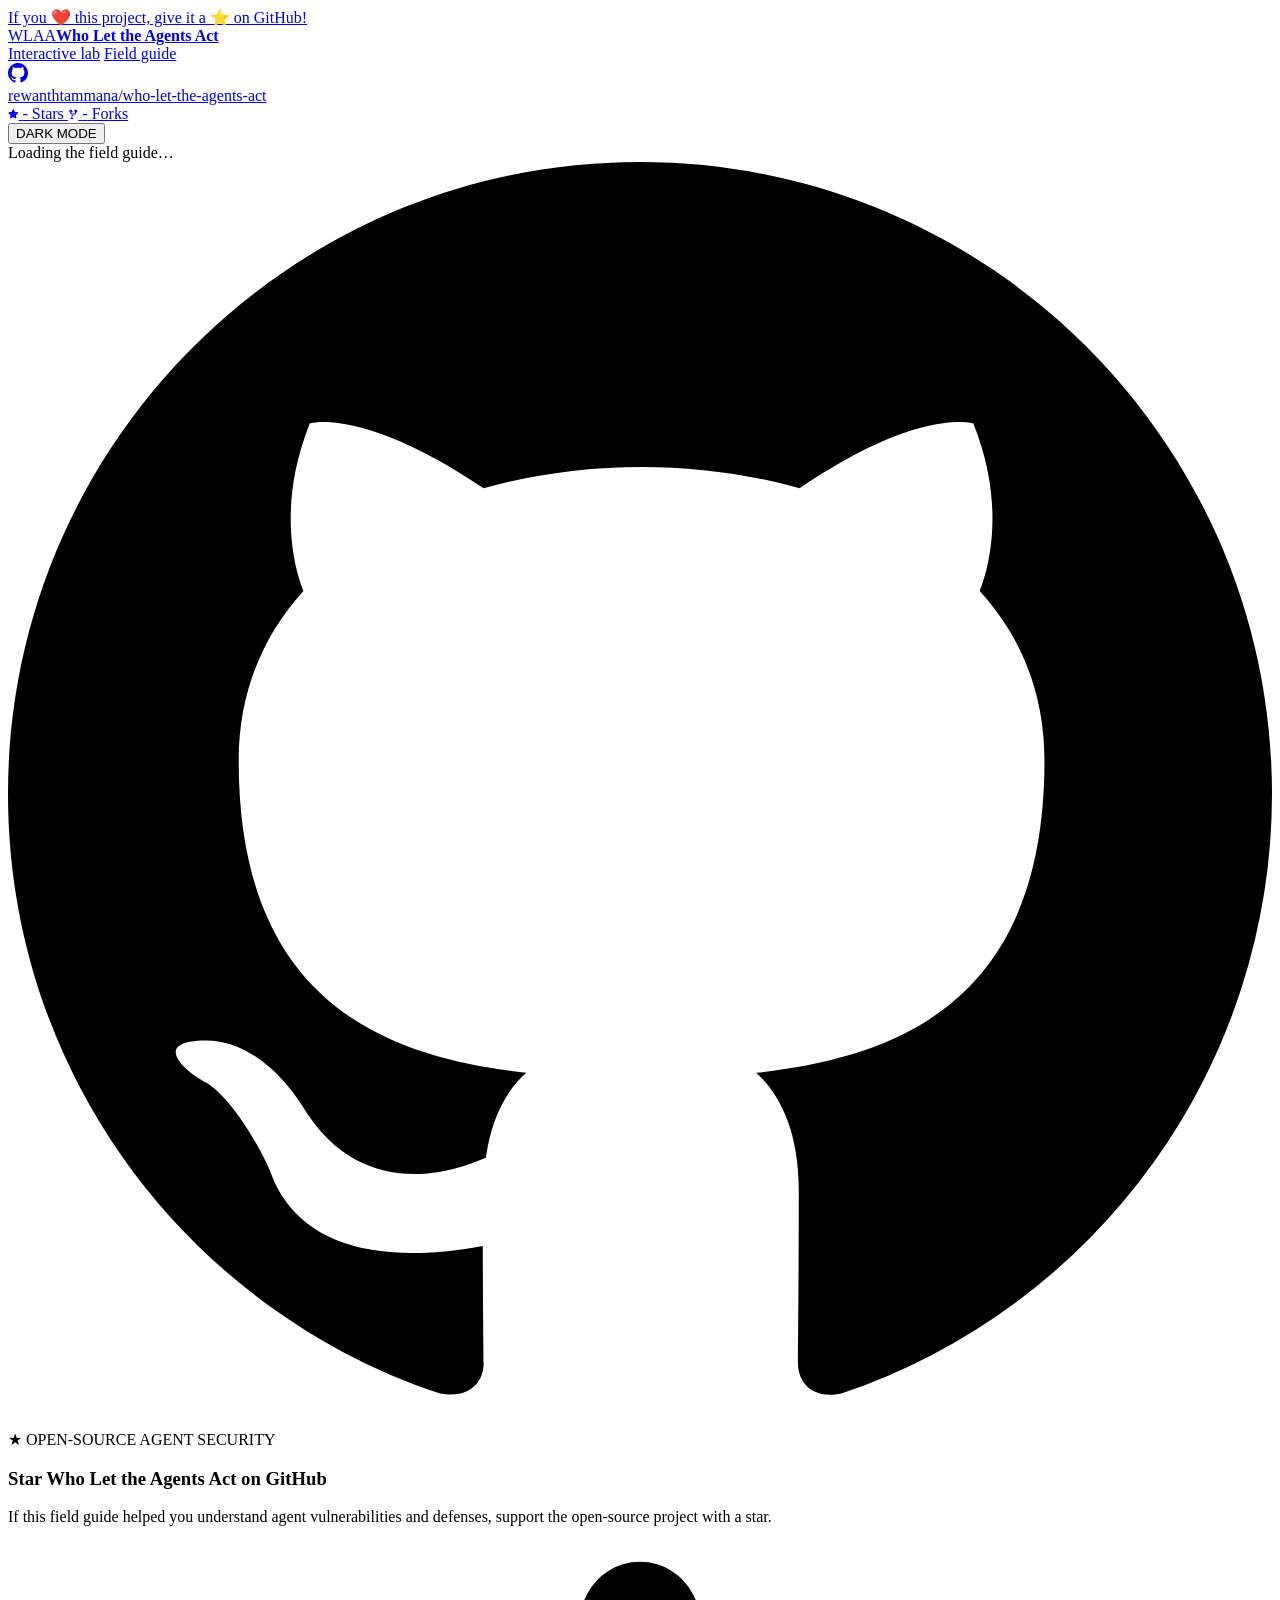
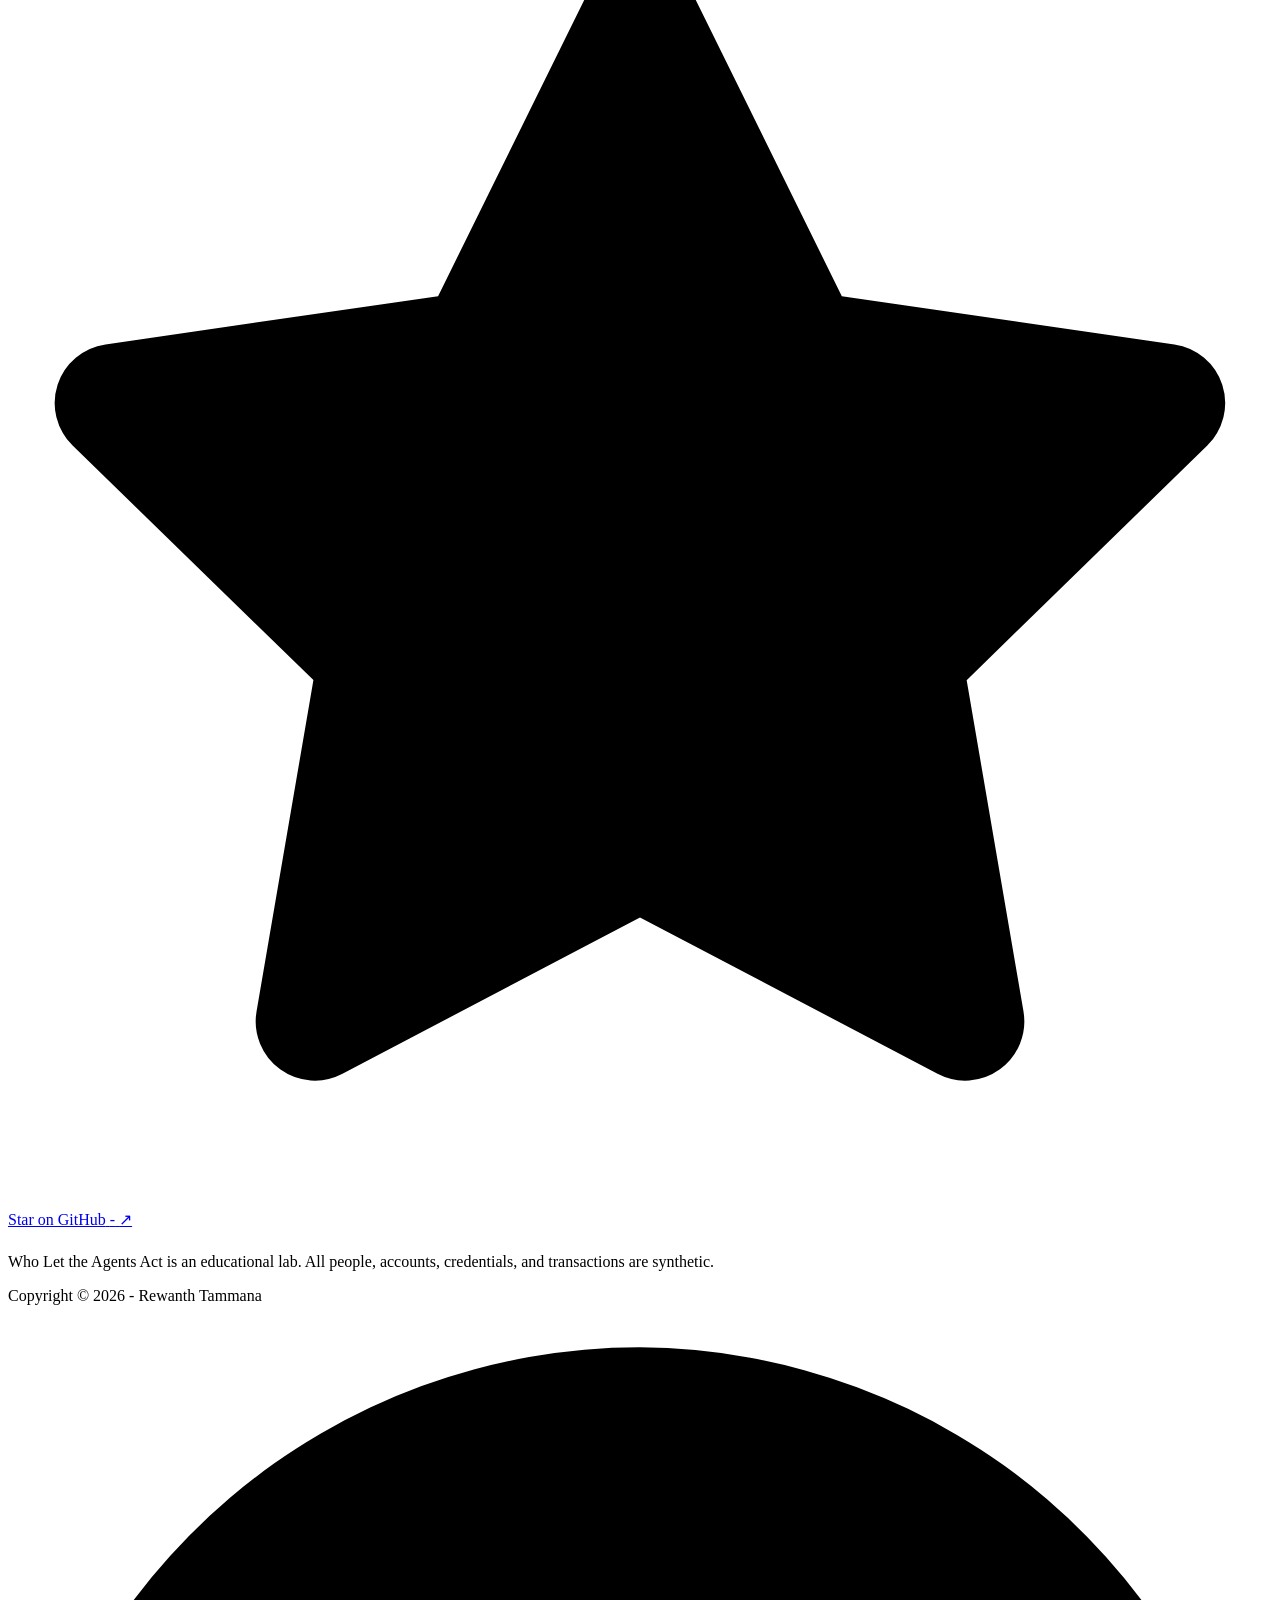
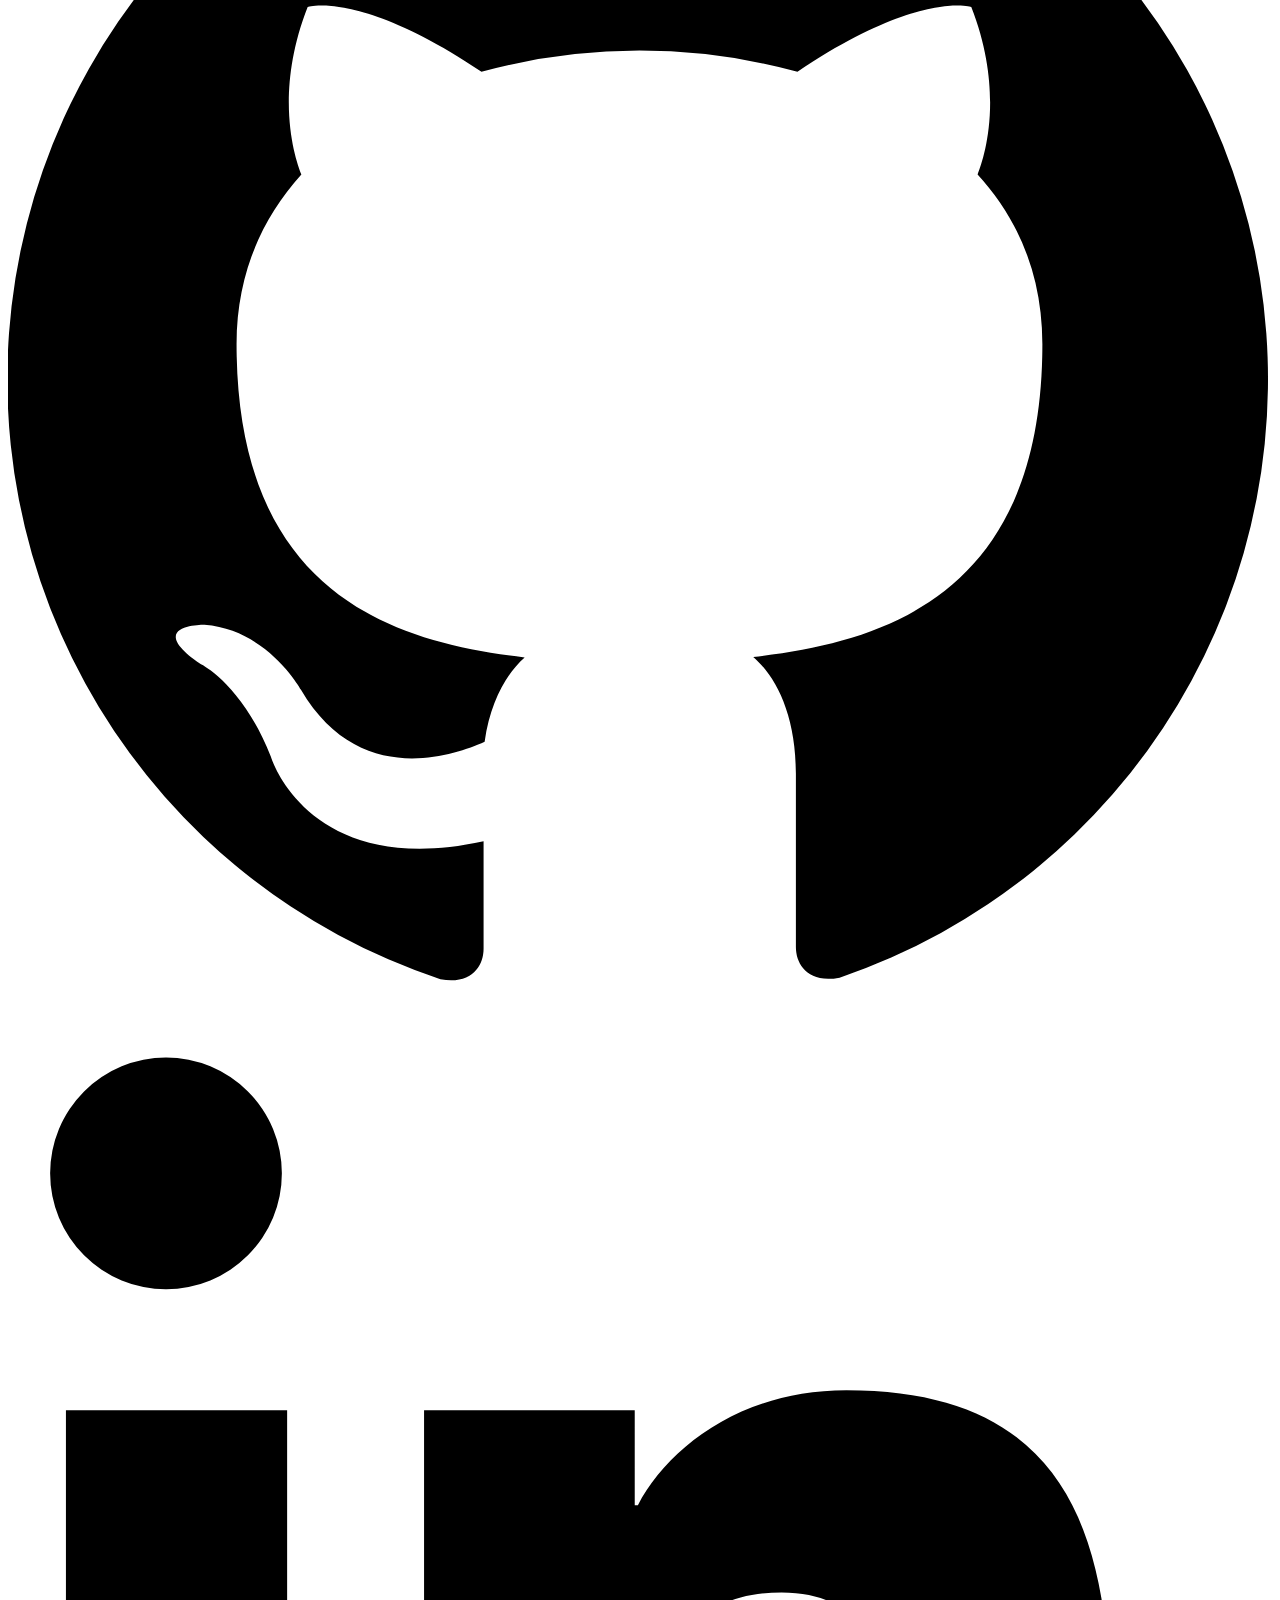
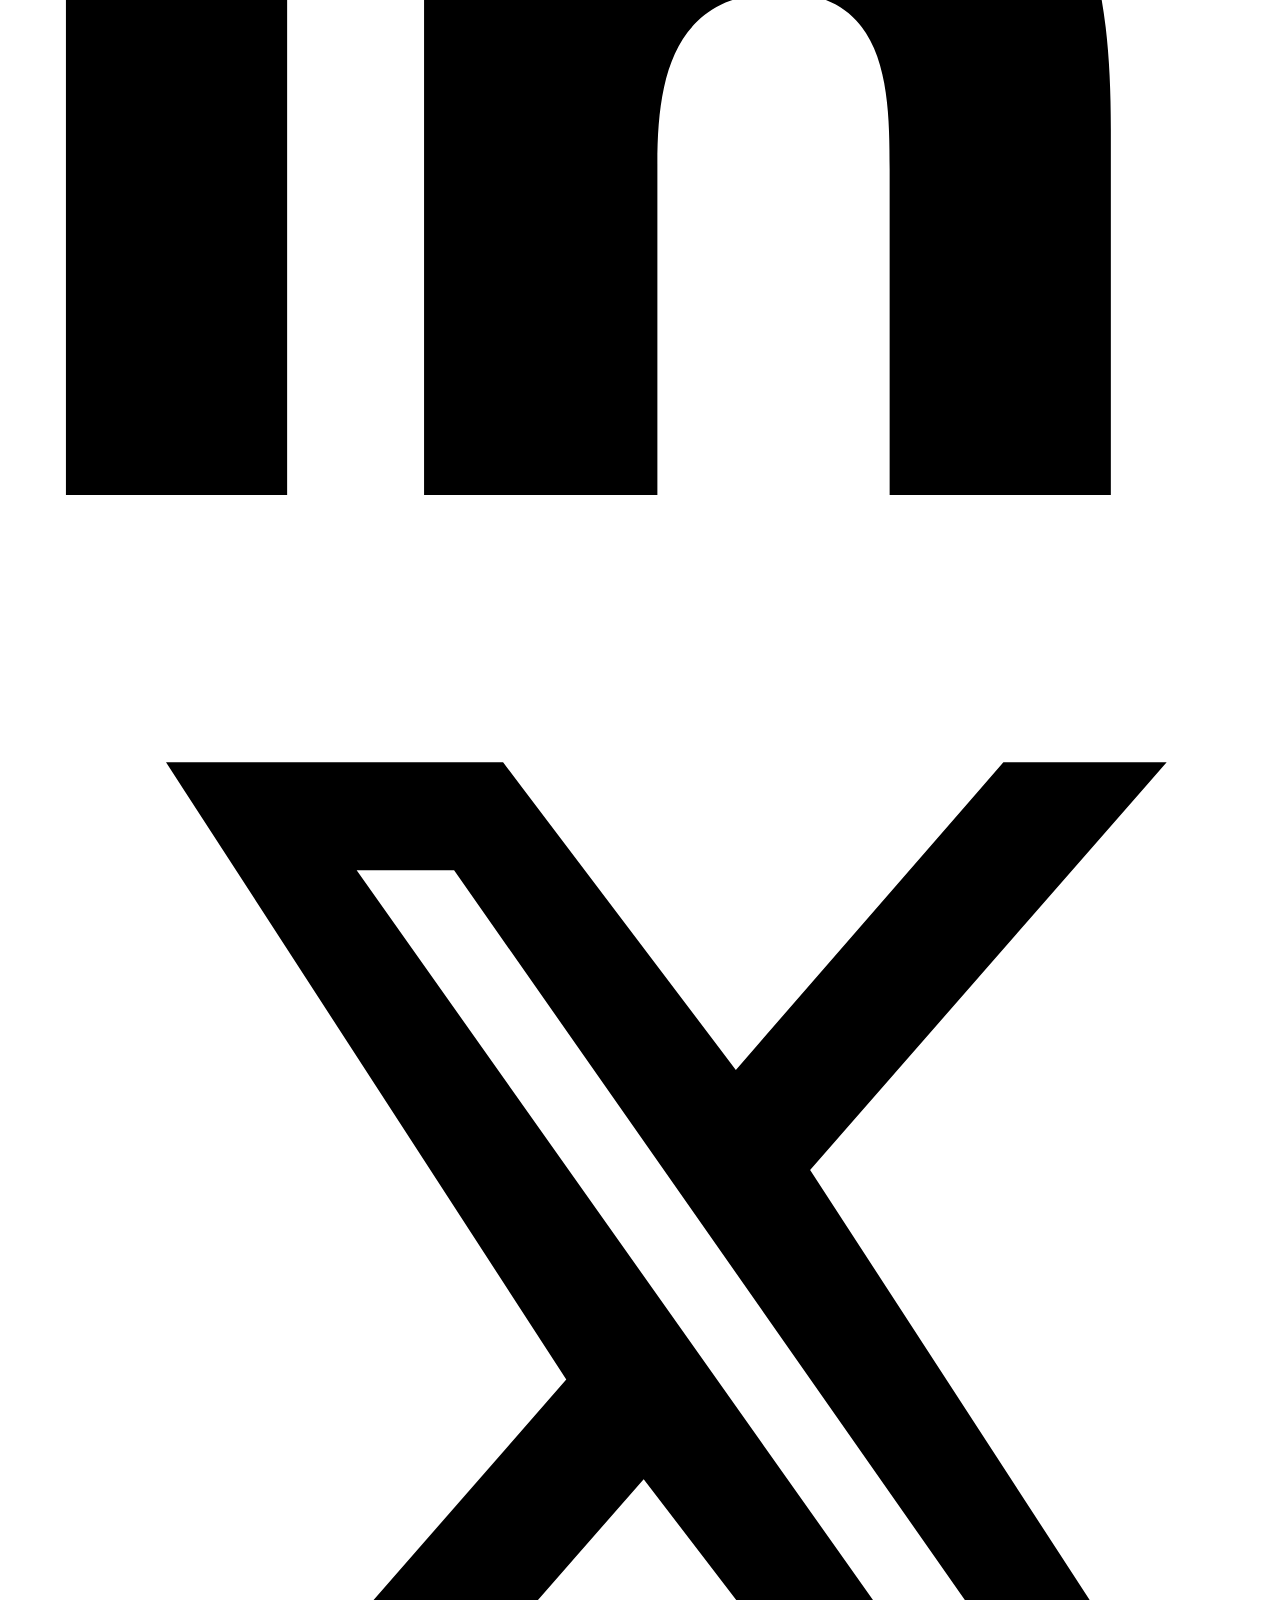
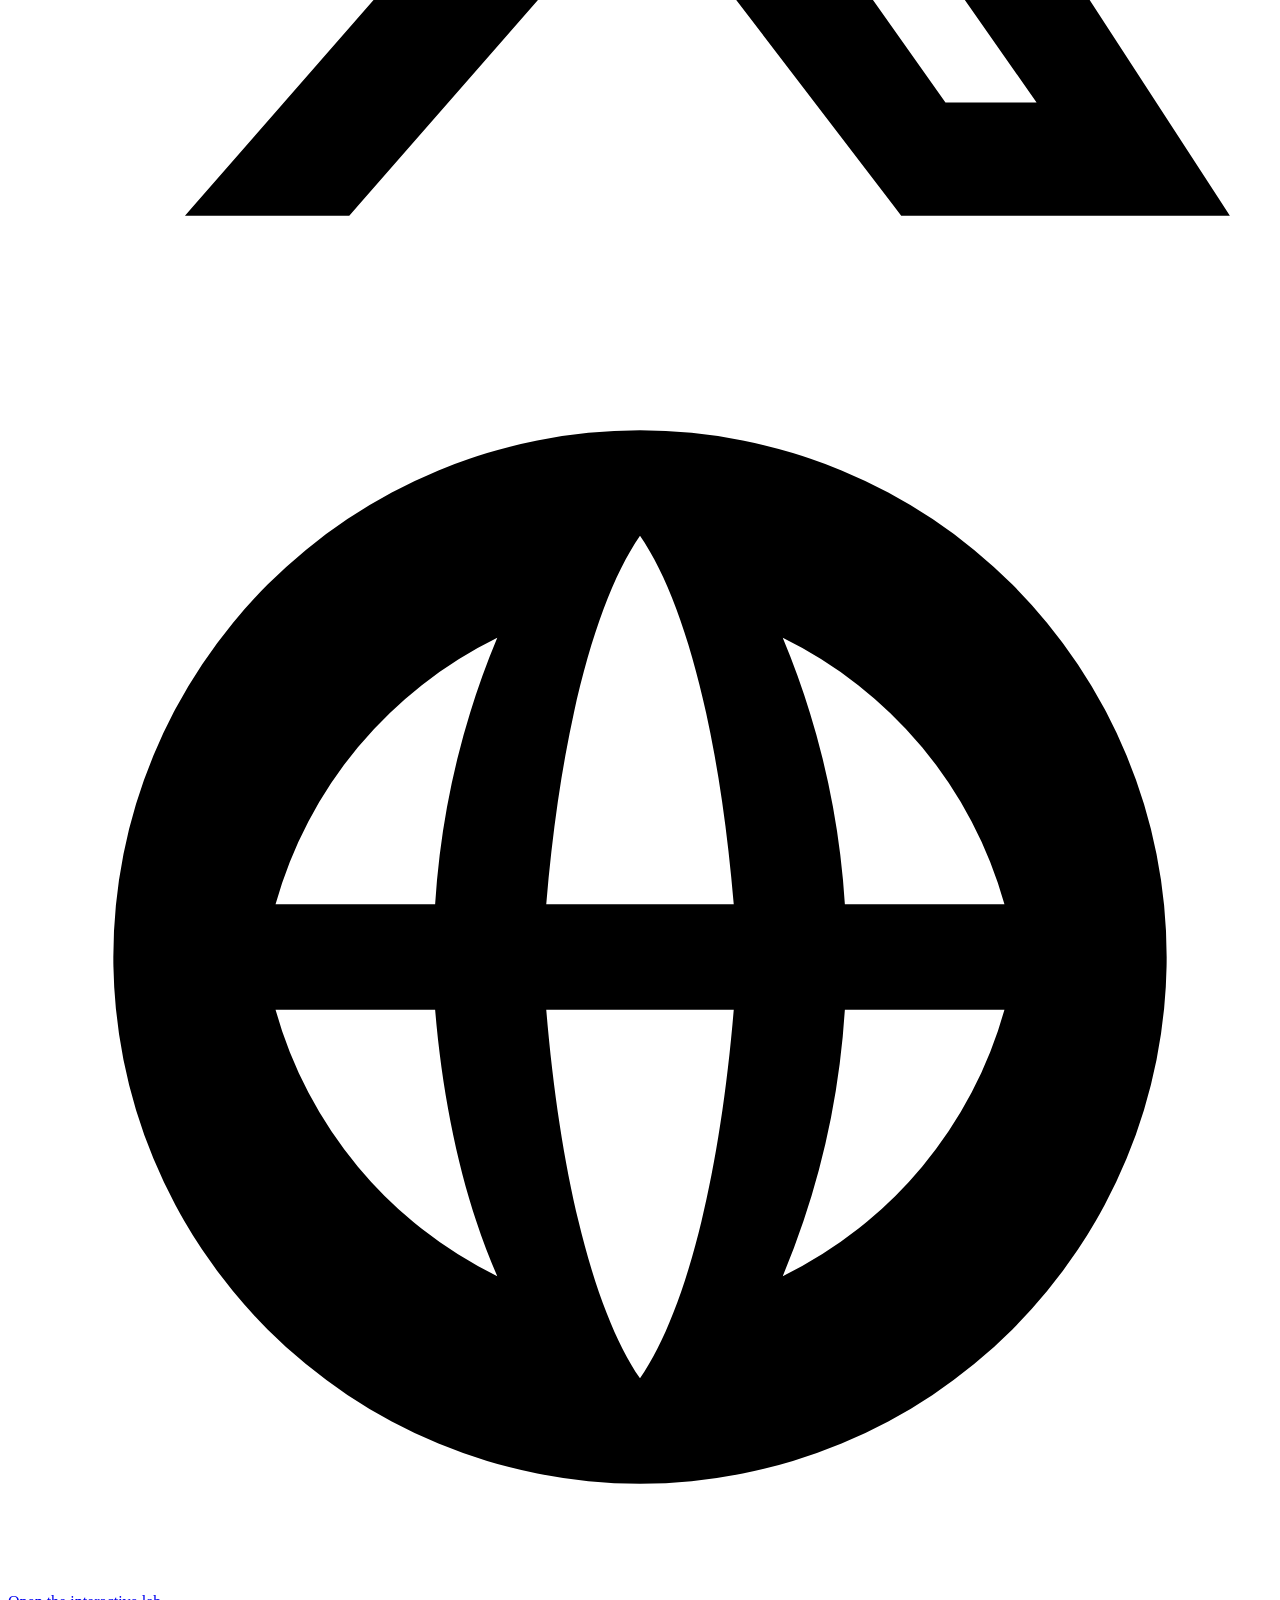
==== templates/blog.html @ 3ce81e65 "Initial release" ====
<!doctype html>
<html lang="en">
  <head>
    <!-- Google tag (gtag.js) -->
    <script async src="https://www.googletagmanager.com/gtag/js?id=G-SB847KLZQJ"></script>
    <script>
      window.dataLayer = window.dataLayer || [];
      function gtag(){dataLayer.push(arguments);}
      gtag('js', new Date());
      gtag('config', 'G-SB847KLZQJ');
    </script>
    <meta charset="utf-8" />
    <meta name="viewport" content="width=device-width, initial-scale=1" />
    <!-- SOCIAL_META_START -->
    <title>Who Let the Agents Act - Field Guide</title>
    <meta name="description" content="Practical field notes for understanding, exploiting, and containing agentic AI security failures." />
    <link rel="canonical" href="https://rewanthtammana.com/who-let-the-agents-act/blog" />
    <meta property="og:type" content="website" />
    <meta property="og:site_name" content="Who Let the Agents Act" />
    <meta property="og:locale" content="en_US" />
    <meta property="og:title" content="Who Let the Agents Act - Agent Security Field Guide" />
    <meta property="og:description" content="Practical field notes for understanding, exploiting, and containing nine realistic agentic AI security failures." />
    <meta property="og:url" content="https://rewanthtammana.com/who-let-the-agents-act/blog" />
    <meta property="og:image" content="https://who-let-the-agents-act.rewanthtammana.com/static/social-preview-blog.png" />
    <meta property="og:image:secure_url" content="https://who-let-the-agents-act.rewanthtammana.com/static/social-preview-blog.png" />
    <meta property="og:image:type" content="image/png" />
    <meta property="og:image:width" content="1200" />
    <meta property="og:image:height" content="630" />
    <meta property="og:image:alt" content="Who Let the Agents Act - Find the boundary that breaks" />
    <meta name="twitter:card" content="summary_large_image" />
    <meta name="twitter:title" content="Who Let the Agents Act - Agent Security Field Guide" />
    <meta name="twitter:description" content="Practical field notes for understanding, exploiting, and containing nine realistic agentic AI security failures." />
    <meta name="twitter:image" content="https://who-let-the-agents-act.rewanthtammana.com/static/social-preview-blog.png" />
    <meta name="twitter:image:alt" content="Who Let the Agents Act - Find the boundary that breaks" />
    <!-- SOCIAL_META_END -->
    <link rel="preconnect" href="https://fonts.googleapis.com" />
    <link rel="preconnect" href="https://fonts.gstatic.com" crossorigin />
    <link href="https://fonts.googleapis.com/css2?family=DM+Mono:wght@400;500&family=Manrope:wght@400;500;600;700;800&display=swap" rel="stylesheet" />
    <link rel="stylesheet" href="__BLOG_STYLESHEET_URL__" />
    <link rel="stylesheet" href="__SITE_HEADER_STYLESHEET_URL__" />
    <link rel="stylesheet" href="__GITHUB_CALLOUT_STYLESHEET_URL__" />
  </head>
  <body>
    <aside class="github-callout" id="github-callout" aria-label="Support this project">
      <div class="github-callout-inner">
        <div class="github-callout-message">
          <a class="github-callout-text" href="https://github.com/rewanthtammana/who-let-the-agents-act" target="_blank" rel="noopener noreferrer">If you ❤️ this project, give it a ⭐ on GitHub!</a>
        </div>
        <!-- <div class="github-callout-actions">
          <a class="github-callout-cta" href="https://github.com/rewanthtammana/who-let-the-agents-act" target="_blank" rel="noopener noreferrer">
            <svg class="github-octocat-svg" viewBox="0 0 16 16" width="14" height="14" fill="currentColor" aria-hidden="true"><path d="M8 0C3.58 0 0 3.58 0 8c0 3.54 2.29 6.53 5.47 7.59.4.07.55-.17.55-.38 0-.19-.01-.82-.01-1.49-2.01.37-2.53-.49-2.69-.94-.09-.23-.48-.94-.82-1.13-.28-.15-.68-.52-.01-.53.63-.01 1.08.58 1.23.82.72 1.21 1.87.87 2.33.66.07-.52.28-.87.51-1.07-1.78-.2-3.64-.89-3.64-3.95 0-.87.31-1.59.82-2.15-.08-.2-.36-1.02.08-2.12 0 0 .67-.21 2.2.82.64-.18 1.32-.27 2-.27.68 0 1.36.09 2 .27 1.53-1.04 2.2-.82 2.2-.82.44 1.1.16 1.92.08 2.12.51.56.82 1.27.82 2.15 0 3.07-1.87 3.75-3.65 3.95.29.25.54.73.54 1.48 0 1.07-.01 1.93-.01 2.2 0 .21.15.46.55.38A8.013 8.013 0 0016 8c0-4.42-3.58-8-8-8z"/></svg>
            <span>Star on GitHub</span>
            <span class="github-callout-counter" data-github-stars>-</span>
            <span class="github-callout-arrow" aria-hidden="true">↗</span>
          </a>
        </div> -->
      </div>
    </aside>
    <header class="docs-topbar site-header">
      <a class="docs-brand site-brand" href="/" data-app-path="/"><span>WLAA</span><strong>Who Let the Agents Act</strong></a>
      <nav class="site-nav" aria-label="Primary navigation">
        <a href="/" data-app-path="/">Interactive lab</a>
        <a href="/blog" data-app-path="/blog" aria-current="page">Field guide</a>
      </nav>
      <a class="github-repo" href="https://github.com/rewanthtammana/who-let-the-agents-act" target="_blank" rel="noopener noreferrer" aria-label="rewanthtammana/who-let-the-agents-act on GitHub">
          <div class="github-repo-icon" aria-hidden="true">
            <svg viewBox="0 0 16 16" width="20" height="20" fill="currentColor"><path d="M8 0C3.58 0 0 3.58 0 8c0 3.54 2.29 6.53 5.47 7.59.4.07.55-.17.55-.38 0-.19-.01-.82-.01-1.49-2.01.37-2.53-.49-2.69-.94-.09-.23-.48-.94-.82-1.13-.28-.15-.68-.52-.01-.53.63-.01 1.08.58 1.23.82.72 1.21 1.87.87 2.33.66.07-.52.28-.87.51-1.07-1.78-.2-3.64-.89-3.64-3.95 0-.87.31-1.59.82-2.15-.08-.2-.36-1.02.08-2.12 0 0 .67-.21 2.2.82.64-.18 1.32-.27 2-.27.68 0 1.36.09 2 .27 1.53-1.04 2.2-.82 2.2-.82.44 1.1.16 1.92.08 2.12.51.56.82 1.27.82 2.15 0 3.07-1.87 3.75-3.65 3.95.29.25.54.73.54 1.48 0 1.07-.01 1.93-.01 2.2 0 .21.15.46.55.38A8.013 8.013 0 0016 8c0-4.42-3.58-8-8-8z"/></svg>
          </div>
          <div class="github-repo-meta">
            <div class="github-repo-title">rewanthtammana/who-let-the-agents-act</div>
            <div class="github-repo-facts">
              <span class="github-repo-fact github-repo-fact--stars" title="Stars on GitHub">
                <svg viewBox="0 0 16 16" width="10.5" height="10.5" fill="currentColor" aria-hidden="true"><path d="M8 .25a.75.75 0 01.673.418l1.882 3.815 4.21.612a.75.75 0 01.416 1.279l-3.046 2.97.719 4.192a.75.75 0 01-1.088.791L8 12.347l-3.766 1.98a.75.75 0 01-1.088-.79l.72-4.194L.818 6.374a.75.75 0 01.416-1.28l4.21-.611L7.327.668A.75.75 0 018 .25z"/></svg>
                <span class="github-repo-fact-count" data-github-stars>-</span>
                <span class="github-repo-fact-label">Stars</span>
              </span>
              <span class="github-repo-fact github-repo-fact--forks" title="Forks on GitHub">
                <svg viewBox="0 0 16 16" width="10.5" height="10.5" fill="currentColor" aria-hidden="true"><path d="M5 3.25a.75.75 0 11-1.5 0 .75.75 0 011.5 0zm0 2.122a2.25 2.25 0 10-1.5 0v.878A2.25 2.25 0 005.75 8.5h4.5A2.25 2.25 0 0012.5 6.25v-.878a2.25 2.25 0 10-1.5 0v.878a.75.75 0 01-.75.75h-4.5A.75.75 0 015 6.25v-.878zM10.25 4a.75.75 0 110-1.5.75.75 0 010 1.5zM6.5 11.75a.75.75 0 11-1.5 0 .75.75 0 011.5 0zm-1.5 1.5a2.25 2.25 0 101.5 0v-1.75a.75.75 0 01.75-.75h.5a.75.75 0 000-1.5h-.5A2.25 2.25 0 005 11.5v1.75z"/></svg>
                <span class="github-repo-fact-count" data-github-forks>-</span>
                <span class="github-repo-fact-label">Forks</span>
              </span>
            </div>
          </div>
      </a>
      <button class="theme-toggle" type="button" data-theme-toggle aria-pressed="false">DARK MODE</button>
    </header>
    <main id="blog-root">
      <div class="loading" role="status">Loading the field guide…</div>
    </main>
    <footer class="docs-footer">
      <div class="github-community-card" style="margin-bottom: 24px;">
        <div class="github-community-left">
          <div class="github-community-icon" aria-hidden="true">
            <svg viewBox="0 0 16 16" fill="currentColor"><path d="M8 0C3.58 0 0 3.58 0 8c0 3.54 2.29 6.53 5.47 7.59.4.07.55-.17.55-.38 0-.19-.01-.82-.01-1.49-2.01.37-2.53-.49-2.69-.94-.09-.23-.48-.94-.82-1.13-.28-.15-.68-.52-.01-.53.63-.01 1.08.58 1.23.82.72 1.21 1.87.87 2.33.66.07-.52.28-.87.51-1.07-1.78-.2-3.64-.89-3.64-3.95 0-.87.31-1.59.82-2.15-.08-.2-.36-1.02.08-2.12 0 0 .67-.21 2.2.82.64-.18 1.32-.27 2-.27.68 0 1.36.09 2 .27 1.53-1.04 2.2-.82 2.2-.82.44 1.1.16 1.92.08 2.12.51.56.82 1.27.82 2.15 0 3.07-1.87 3.75-3.65 3.95.29.25.54.73.54 1.48 0 1.07-.01 1.93-.01 2.2 0 .21.15.46.55.38A8.013 8.013 0 0016 8c0-4.42-3.58-8-8-8z"/></svg>
          </div>
          <div class="github-community-body">
            <span class="github-community-eyebrow">★ OPEN-SOURCE AGENT SECURITY</span>
            <h3 class="github-community-title">Star Who Let the Agents Act on GitHub</h3>
            <p class="github-community-desc">If this field guide helped you understand agent vulnerabilities and defenses, support the open-source project with a star.</p>
          </div>
        </div>
        <div class="github-community-actions">
          <a class="github-community-star-btn" href="https://github.com/rewanthtammana/who-let-the-agents-act" target="_blank" rel="noopener noreferrer">
            <svg viewBox="0 0 16 16" aria-hidden="true"><path d="M8 .25a.75.75 0 01.673.418l1.882 3.815 4.21.612a.75.75 0 01.416 1.279l-3.046 2.97.719 4.192a.75.75 0 01-1.088.791L8 12.347l-3.766 1.98a.75.75 0 01-1.088-.79l.72-4.194L.818 6.374a.75.75 0 01.416-1.28l4.21-.611L7.327.668A.75.75 0 018 .25z"/></svg>
            <span>Star on GitHub</span>
            <span class="github-community-star-pill" data-github-stars>-</span>
            <span class="github-community-star-arrow" aria-hidden="true">↗</span>
          </a>
        </div>
      </div>
      <div class="docs-footer-copy">
        <p>Who Let the Agents Act is an educational lab. All people, accounts, credentials, and transactions are synthetic.</p>
        <div class="copyright-row">
        <p class="copyright">Copyright © 2026 - Rewanth Tammana</p>
        <nav class="social-links" aria-label="Rewanth Tammana online profiles">
          <a href="https://github.com/rewanthtammana" target="_blank" rel="noopener noreferrer" aria-label="GitHub profile" title="GitHub">
            <svg viewBox="0 0 24 24" aria-hidden="true"><path d="M12 .5a12 12 0 0 0-3.79 23.39c.6.11.82-.26.82-.58v-2.04c-3.34.73-4.04-1.61-4.04-1.61-.55-1.39-1.34-1.76-1.34-1.76-1.09-.75.08-.74.08-.74 1.2.09 1.83 1.23 1.83 1.23 1.07 1.83 2.8 1.3 3.49.99.11-.77.42-1.3.76-1.6-2.67-.3-5.47-1.34-5.47-5.95 0-1.31.47-2.38 1.23-3.22-.12-.3-.53-1.52.12-3.18 0 0 1-.32 3.3 1.23a11.4 11.4 0 0 1 6 0c2.3-1.55 3.3-1.23 3.3-1.23.65 1.66.24 2.88.12 3.18.77.84 1.23 1.91 1.23 3.22 0 4.62-2.81 5.65-5.49 5.94.43.37.81 1.1.81 2.22v3.29c0 .32.22.7.83.58A12 12 0 0 0 12 .5Z"/></svg>
          </a>
          <a href="https://www.linkedin.com/in/rewanthtammana/" target="_blank" rel="noopener noreferrer" aria-label="LinkedIn profile" title="LinkedIn">
            <svg viewBox="0 0 24 24" aria-hidden="true"><path d="M5.2 3.5a2.2 2.2 0 1 1-4.4 0 2.2 2.2 0 0 1 4.4 0ZM1.1 8h4.2v13H1.1V8Zm6.8 0h4v1.8h.06c.56-1.06 1.92-2.18 3.96-2.18 4.24 0 5.02 2.79 5.02 6.42V21h-4.2v-6.18c0-1.47-.03-3.36-2.05-3.36-2.05 0-2.36 1.6-2.36 3.25V21H7.9V8Z"/></svg>
          </a>
          <a href="https://x.com/rewanthtammana" target="_blank" rel="noopener noreferrer" aria-label="X profile" title="X">
            <svg viewBox="0 0 24 24" aria-hidden="true"><path d="M18.9 2H22l-6.77 7.74L23.2 22h-6.24l-4.89-6.39L6.48 22H3.36l7.24-8.28L3 2h6.4l4.42 5.84L18.9 2Zm-1.1 17.85h1.73L8.47 4.05H6.62L17.8 19.85Z"/></svg>
          </a>
          <a href="https://rewanthtammana.com/" target="_blank" rel="noopener noreferrer" aria-label="Personal website" title="Personal website">
            <svg viewBox="0 0 24 24" aria-hidden="true"><path d="M12 2a10 10 0 1 0 0 20 10 10 0 0 0 0-20Zm6.92 9h-3.03a15.7 15.7 0 0 0-1.18-5.06A8.04 8.04 0 0 1 18.92 11ZM12 4c.83 1.2 1.5 3.66 1.78 7h-3.56C10.5 7.66 11.17 5.2 12 4ZM9.29 5.94A15.7 15.7 0 0 0 8.11 11H5.08a8.04 8.04 0 0 1 4.21-5.06ZM5.08 13h3.03c.16 1.93.58 3.7 1.18 5.06A8.04 8.04 0 0 1 5.08 13Zm6.92 7c-.83-1.2-1.5-3.66-1.78-7h3.56c-.28 3.34-.95 5.8-1.78 7Zm2.71-1.94A15.7 15.7 0 0 0 15.89 13h3.03a8.04 8.04 0 0 1-4.21 5.06Z"/></svg>
          </a>
        </nav>
        </div>
      </div>
      <a href="/" data-app-path="/">Open the interactive lab →</a>
    </footer>
    <script src="https://who-let-the-agents-act.rewanthtammana.com/static/theme.js?v=20260914-dualhost3" defer></script>
    <script src="https://who-let-the-agents-act.rewanthtammana.com/static/github-callout.js?v=20260914-dualhost3" defer></script>
    <script src="__BLOG_SCRIPT_URL__" defer></script>
  </body>
</html>
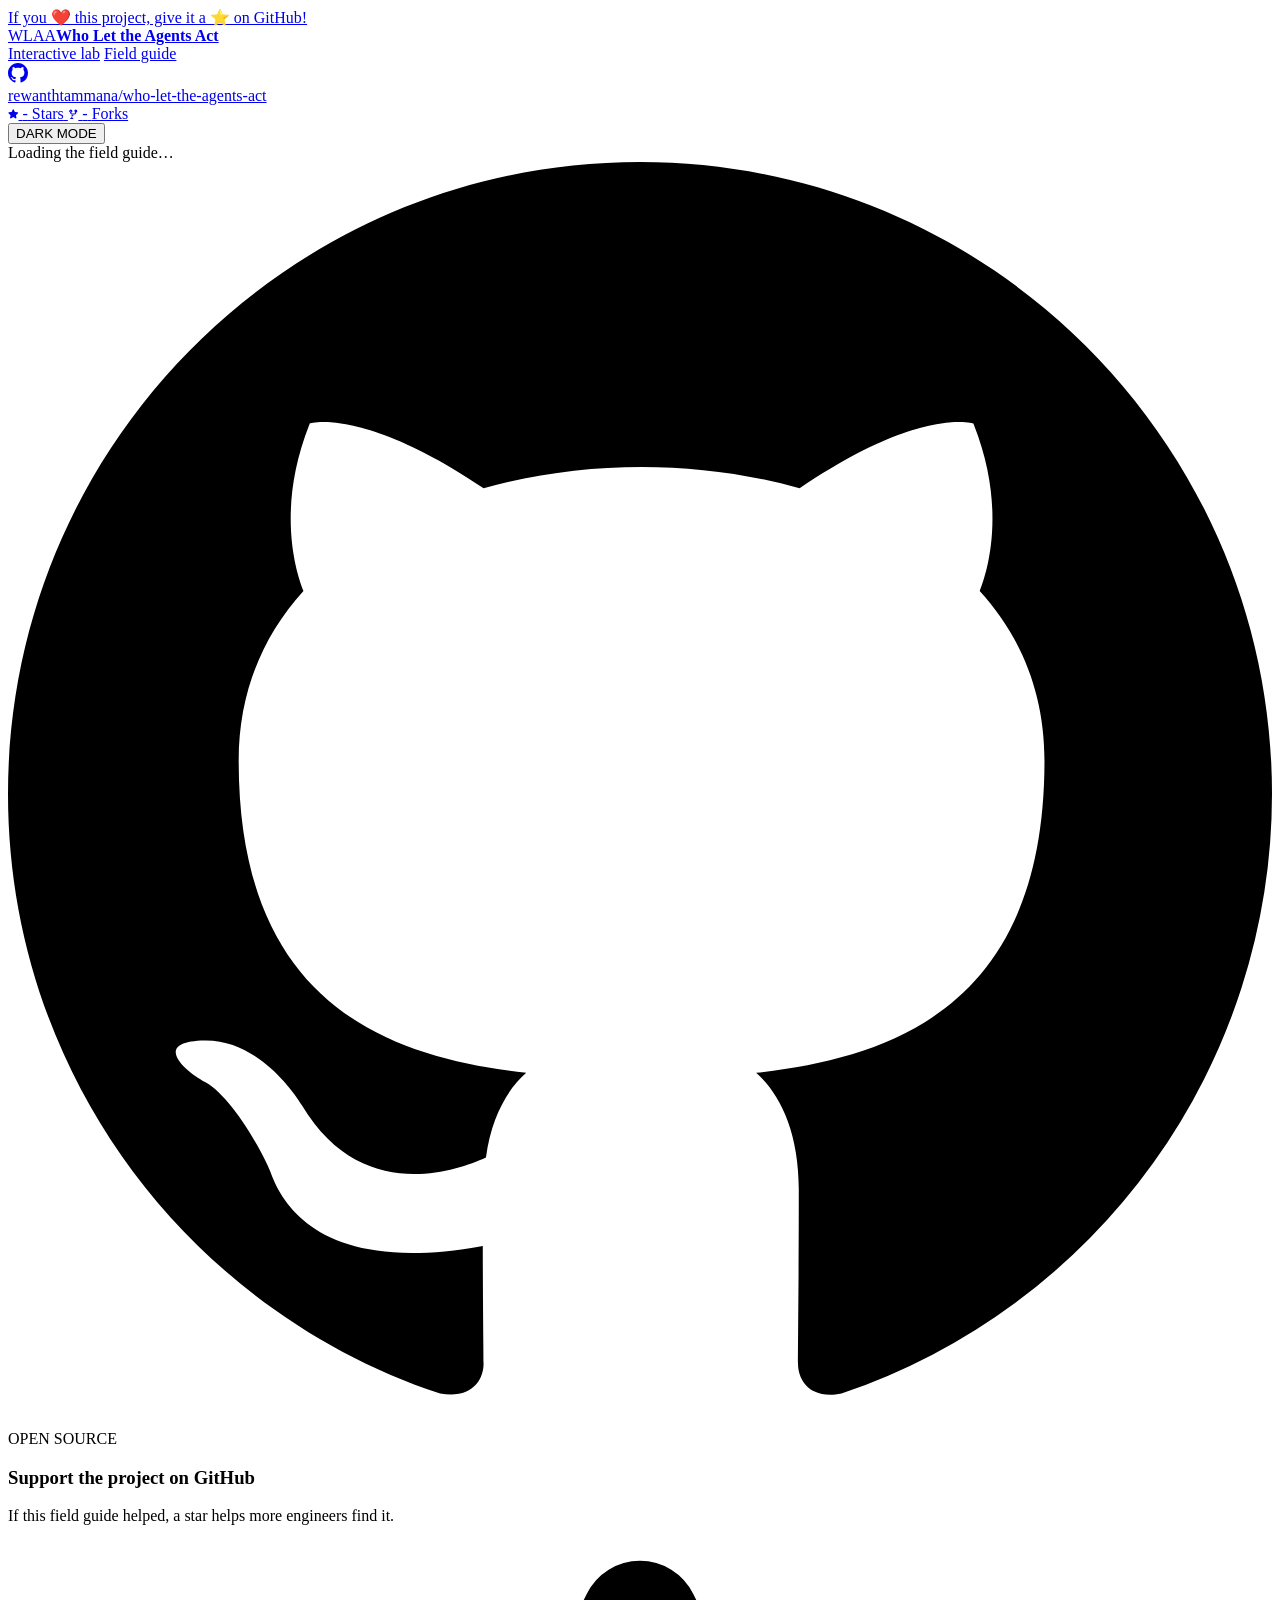
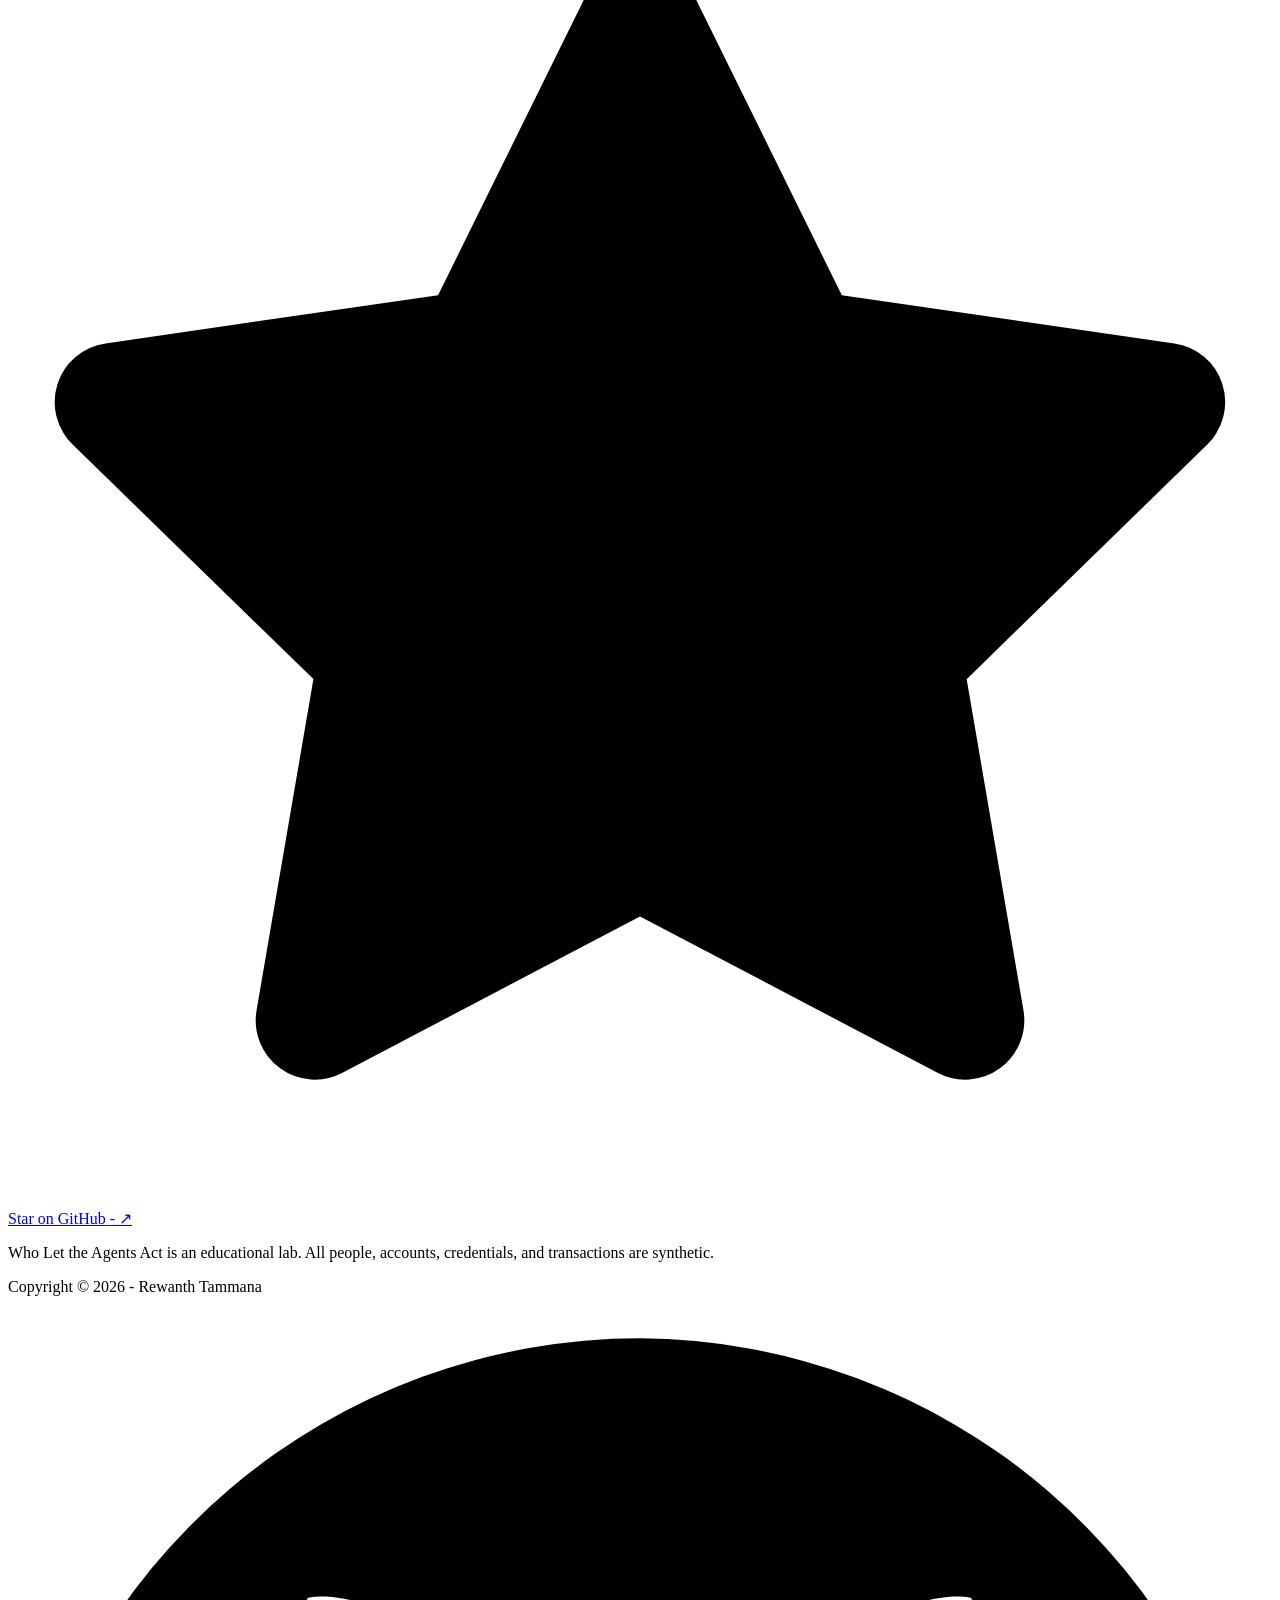
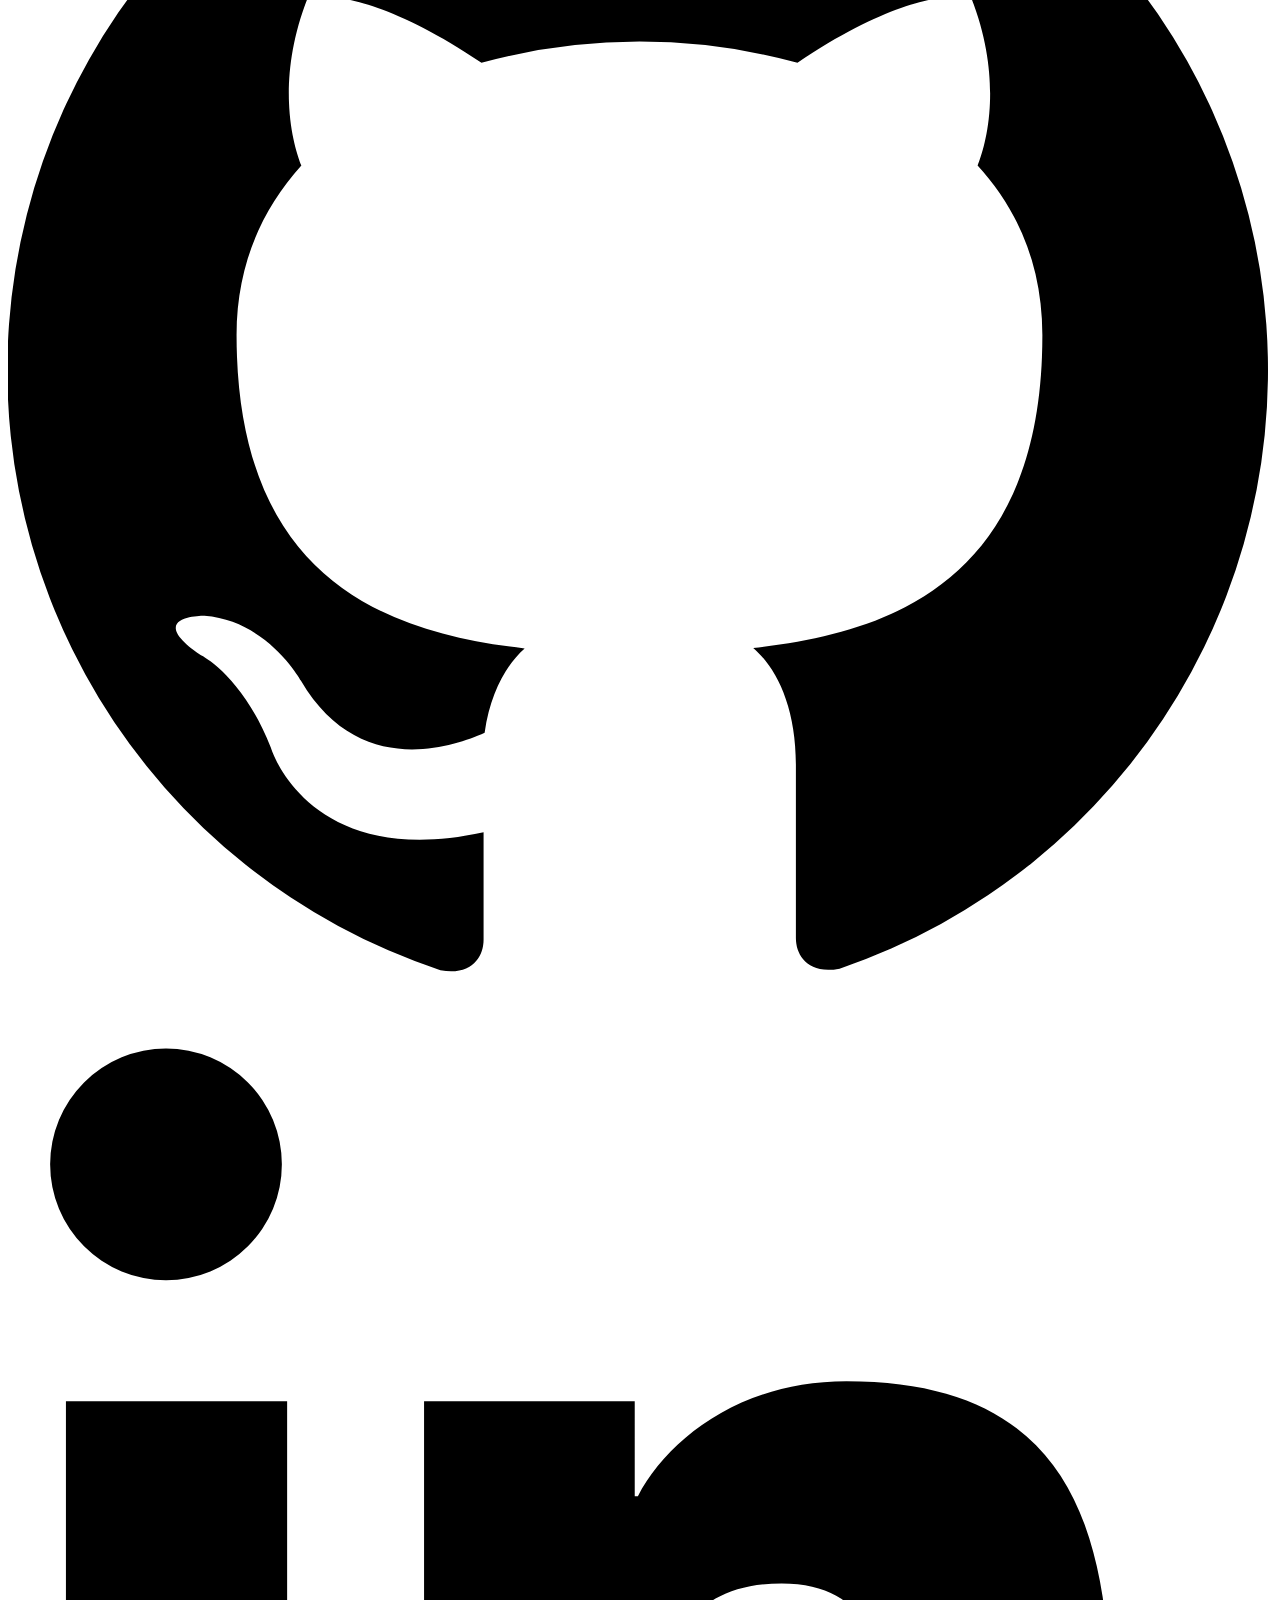
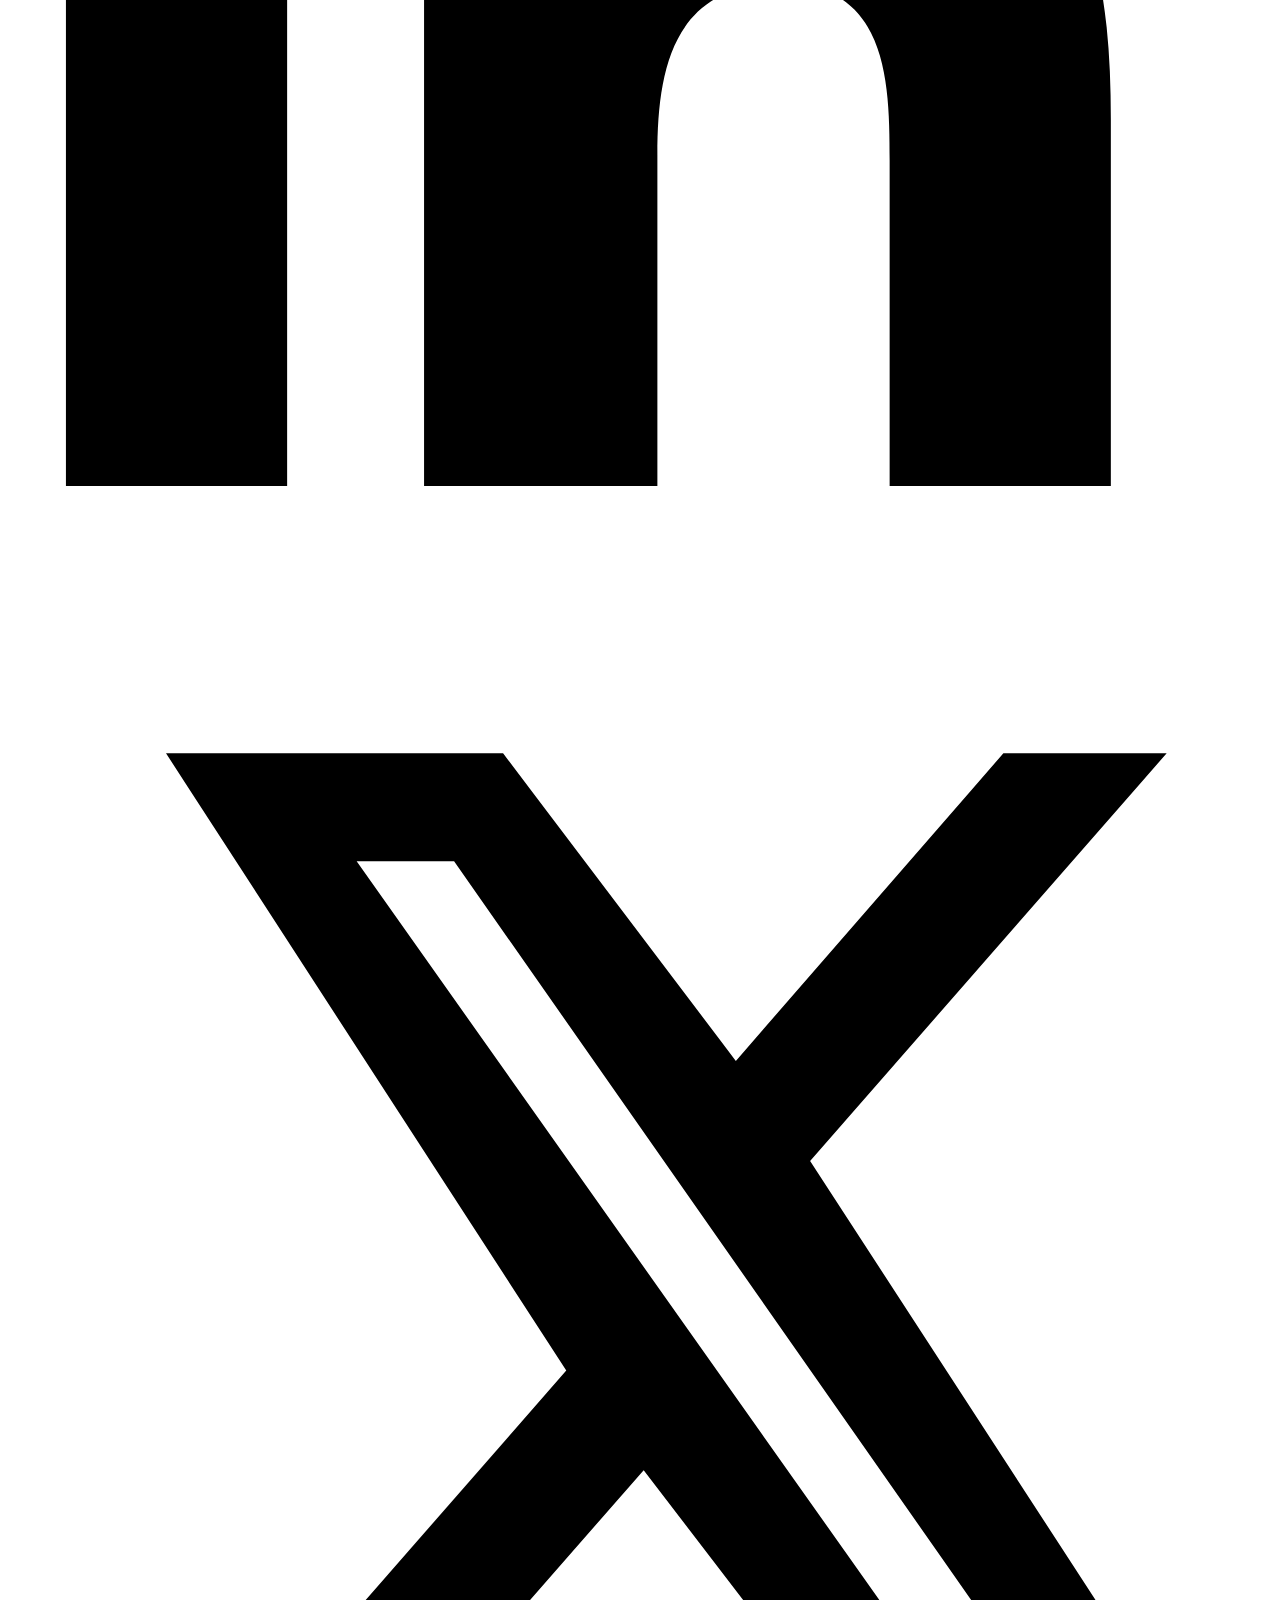
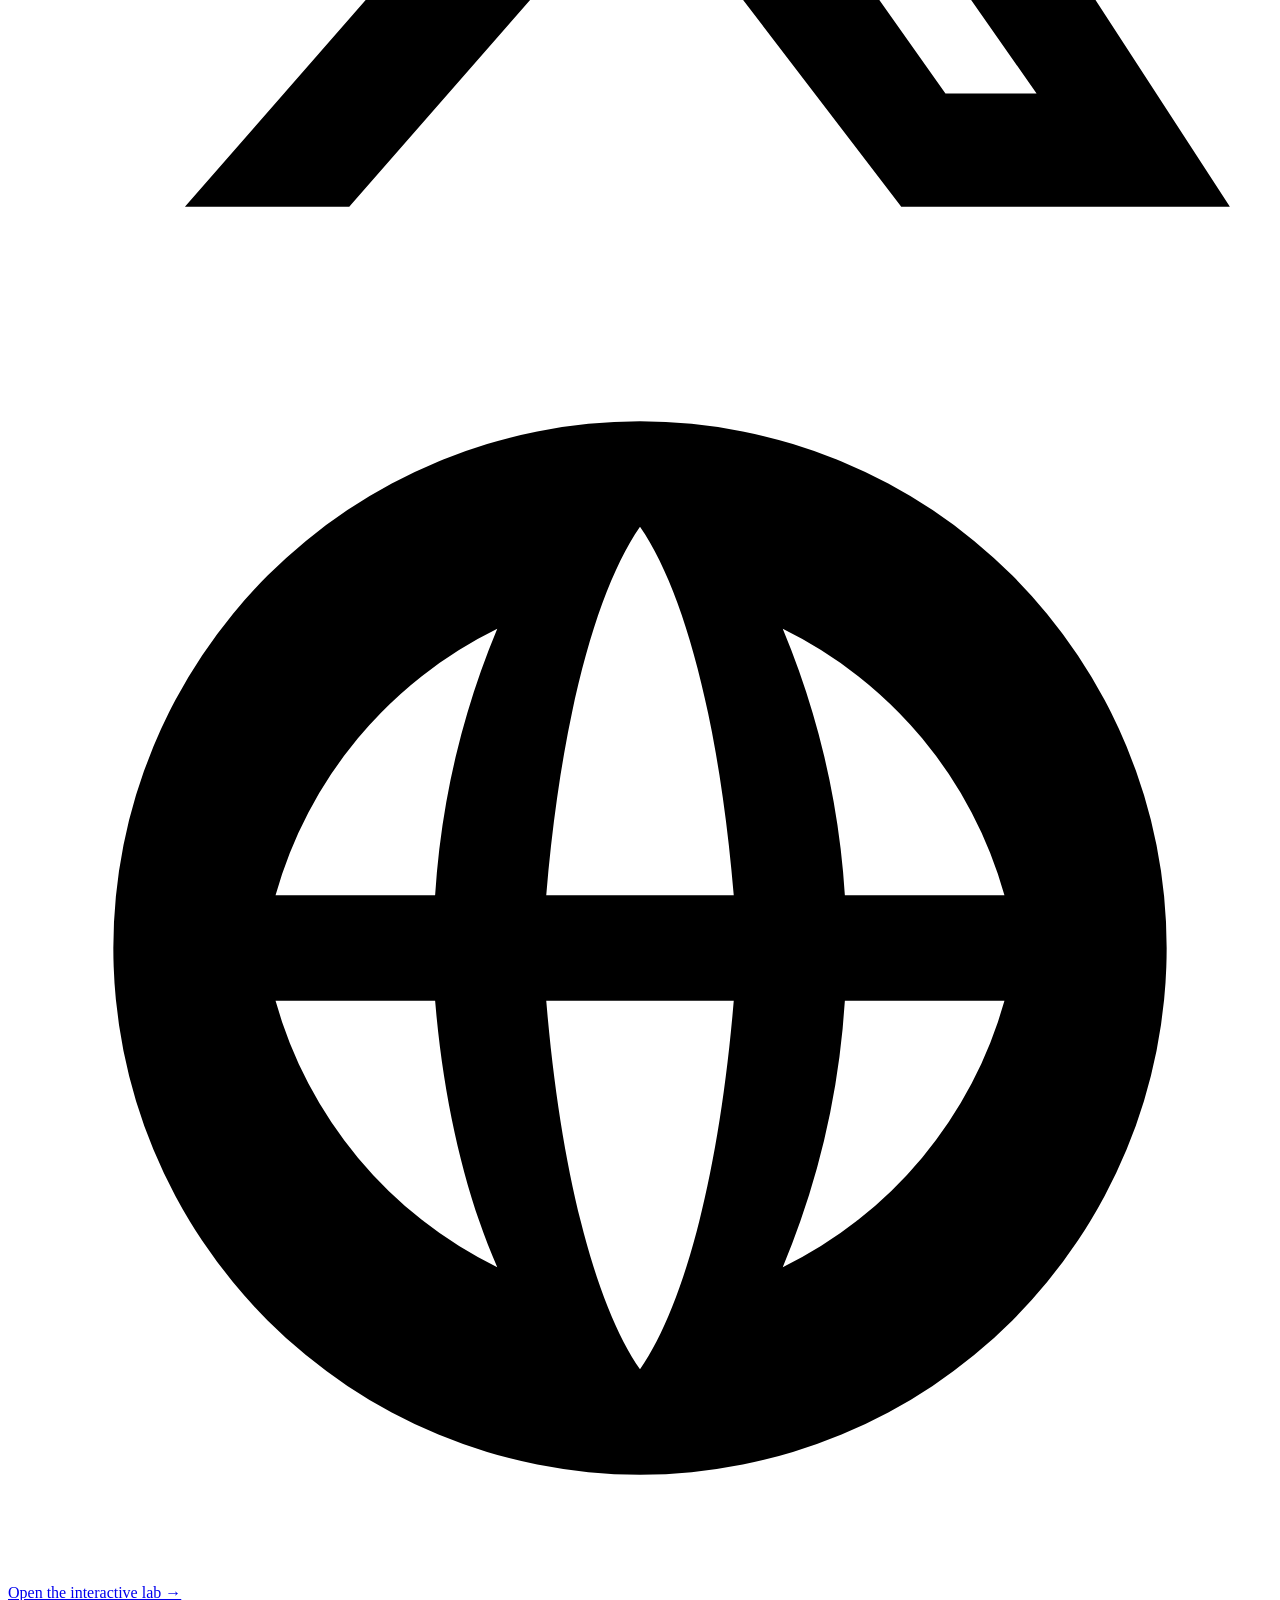
==== commit 1f030ca2: "Fix padding" ====
--- a/templates/blog.html
+++ b/templates/blog.html
@@ -88,15 +88,15 @@
       <div class="loading" role="status">Loading the field guide…</div>
     </main>
     <footer class="docs-footer">
-      <div class="github-community-card" style="margin-bottom: 24px;">
+      <div class="github-community-card">
         <div class="github-community-left">
           <div class="github-community-icon" aria-hidden="true">
             <svg viewBox="0 0 16 16" fill="currentColor"><path d="M8 0C3.58 0 0 3.58 0 8c0 3.54 2.29 6.53 5.47 7.59.4.07.55-.17.55-.38 0-.19-.01-.82-.01-1.49-2.01.37-2.53-.49-2.69-.94-.09-.23-.48-.94-.82-1.13-.28-.15-.68-.52-.01-.53.63-.01 1.08.58 1.23.82.72 1.21 1.87.87 2.33.66.07-.52.28-.87.51-1.07-1.78-.2-3.64-.89-3.64-3.95 0-.87.31-1.59.82-2.15-.08-.2-.36-1.02.08-2.12 0 0 .67-.21 2.2.82.64-.18 1.32-.27 2-.27.68 0 1.36.09 2 .27 1.53-1.04 2.2-.82 2.2-.82.44 1.1.16 1.92.08 2.12.51.56.82 1.27.82 2.15 0 3.07-1.87 3.75-3.65 3.95.29.25.54.73.54 1.48 0 1.07-.01 1.93-.01 2.2 0 .21.15.46.55.38A8.013 8.013 0 0016 8c0-4.42-3.58-8-8-8z"/></svg>
           </div>
           <div class="github-community-body">
-            <span class="github-community-eyebrow">★ OPEN-SOURCE AGENT SECURITY</span>
-            <h3 class="github-community-title">Star Who Let the Agents Act on GitHub</h3>
-            <p class="github-community-desc">If this field guide helped you understand agent vulnerabilities and defenses, support the open-source project with a star.</p>
+            <span class="github-community-eyebrow">OPEN SOURCE</span>
+            <h3 class="github-community-title">Support the project on GitHub</h3>
+            <p class="github-community-desc">If this field guide helped, a star helps more engineers find it.</p>
           </div>
         </div>
         <div class="github-community-actions">
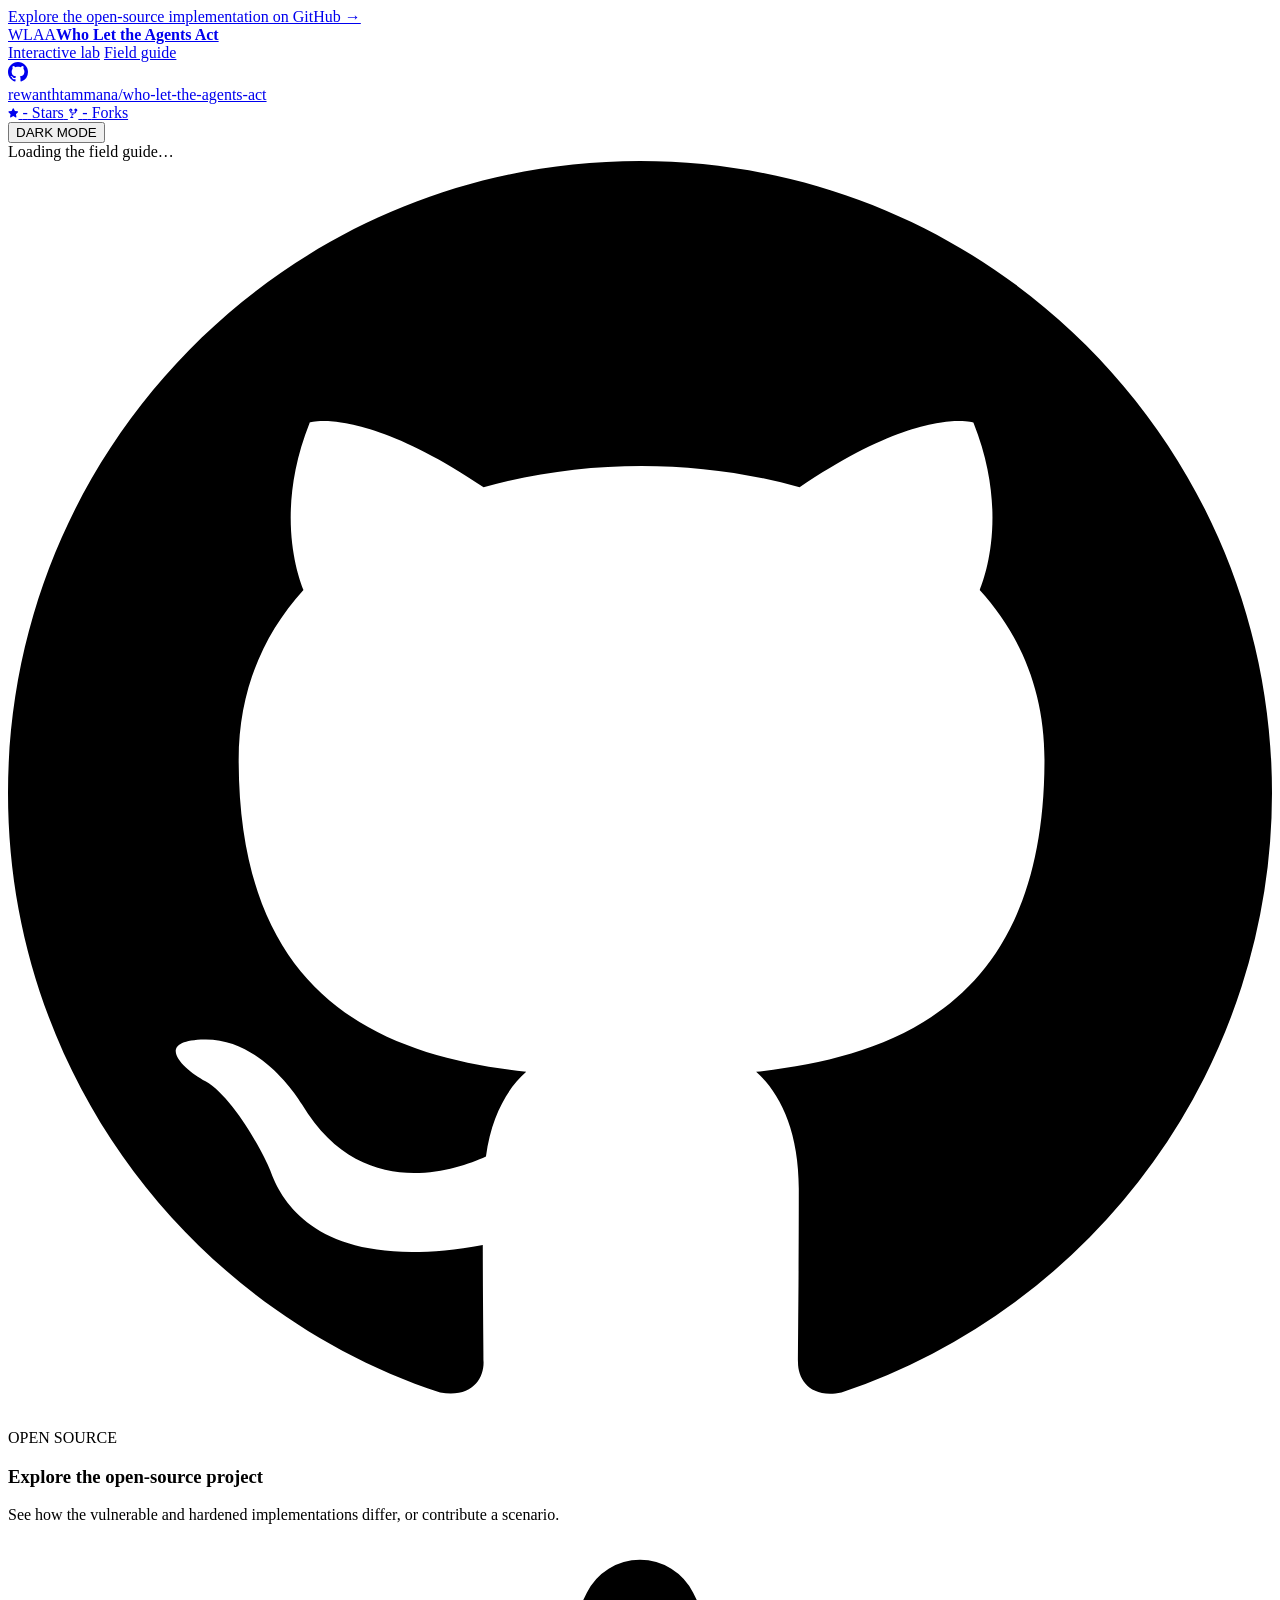
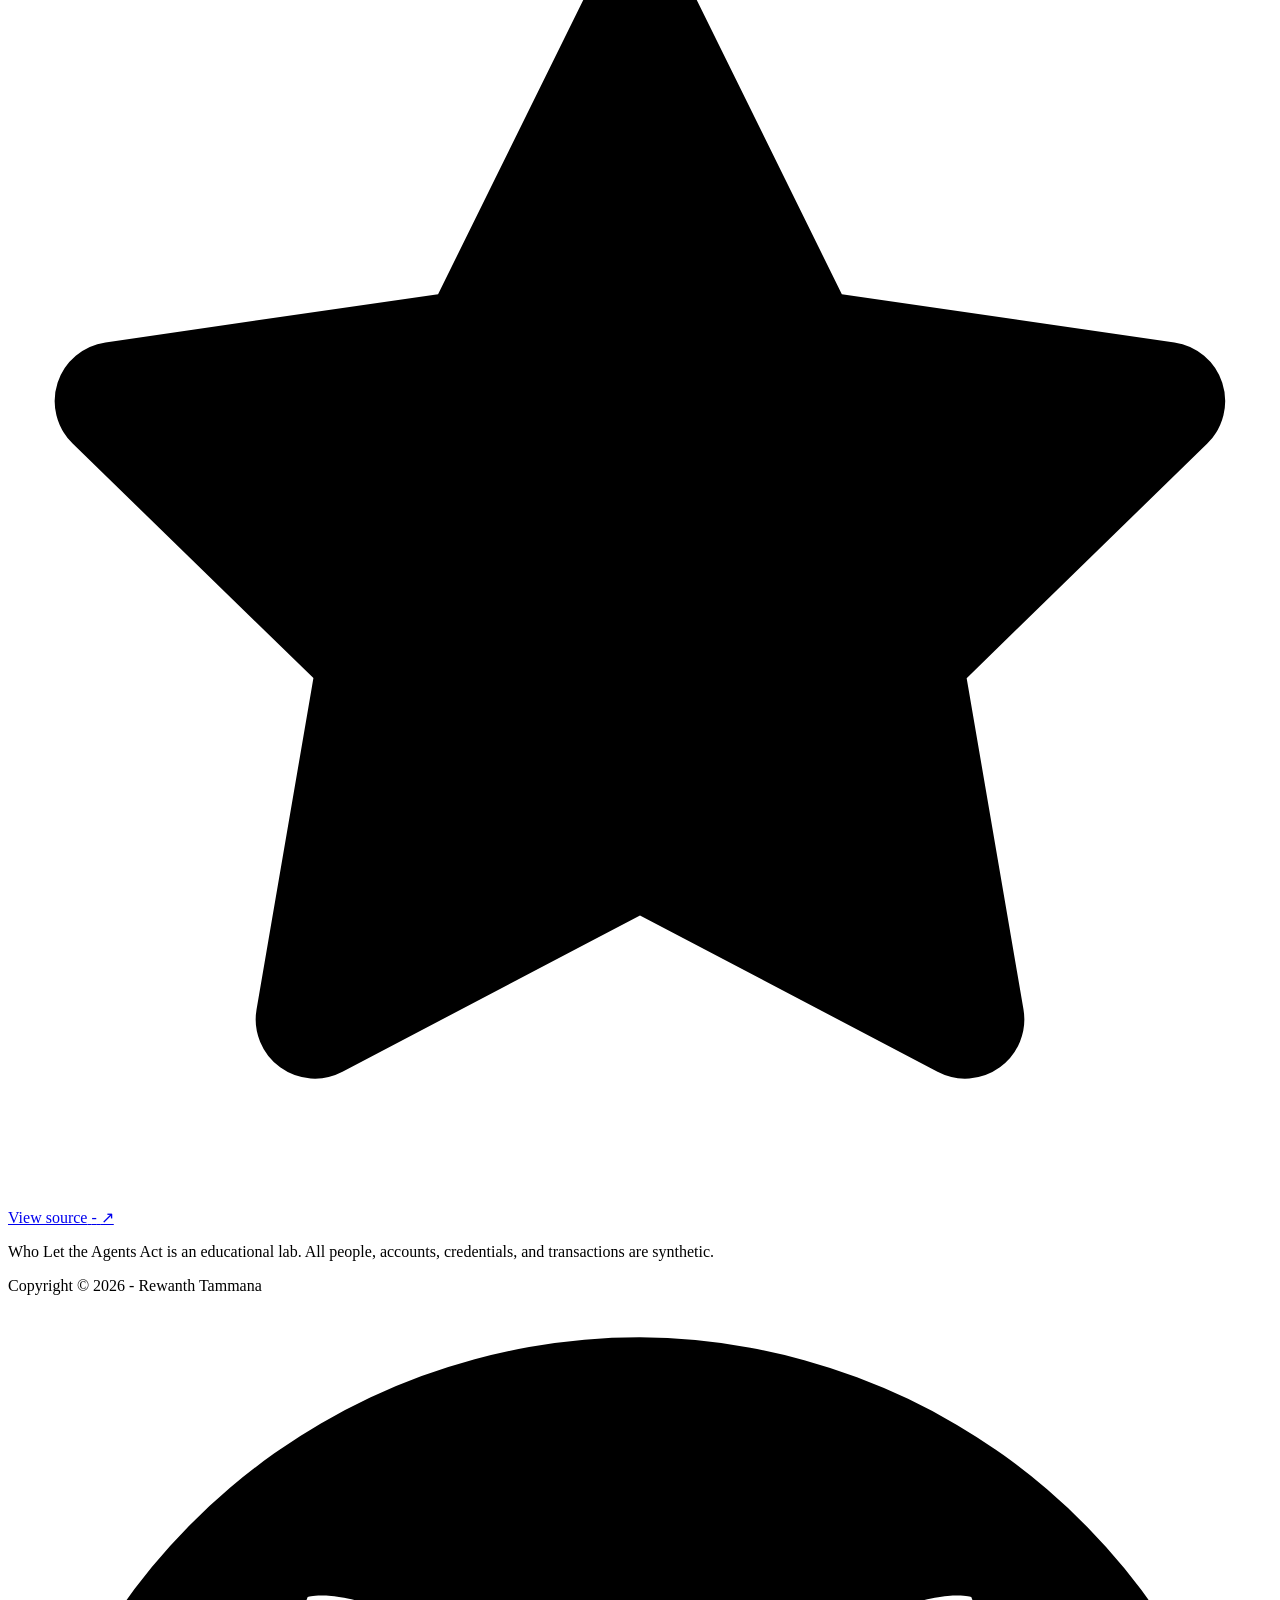
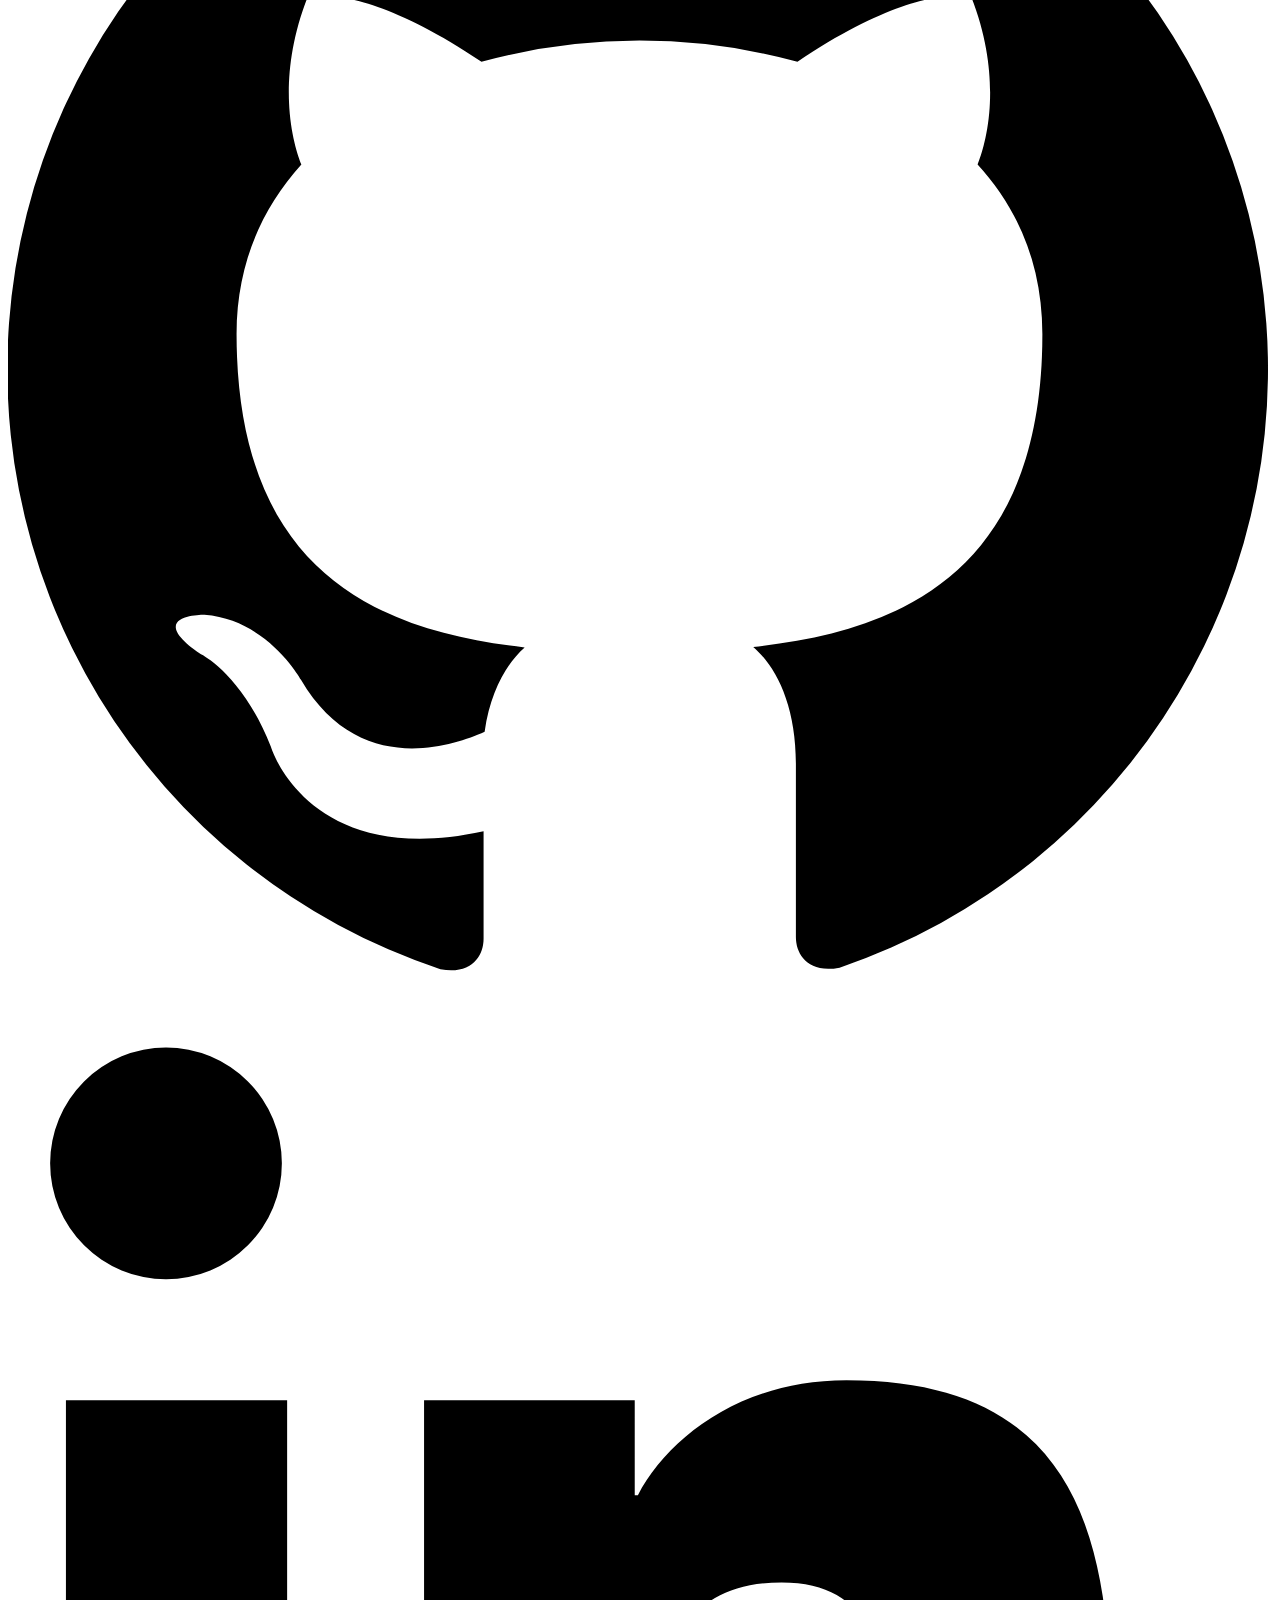
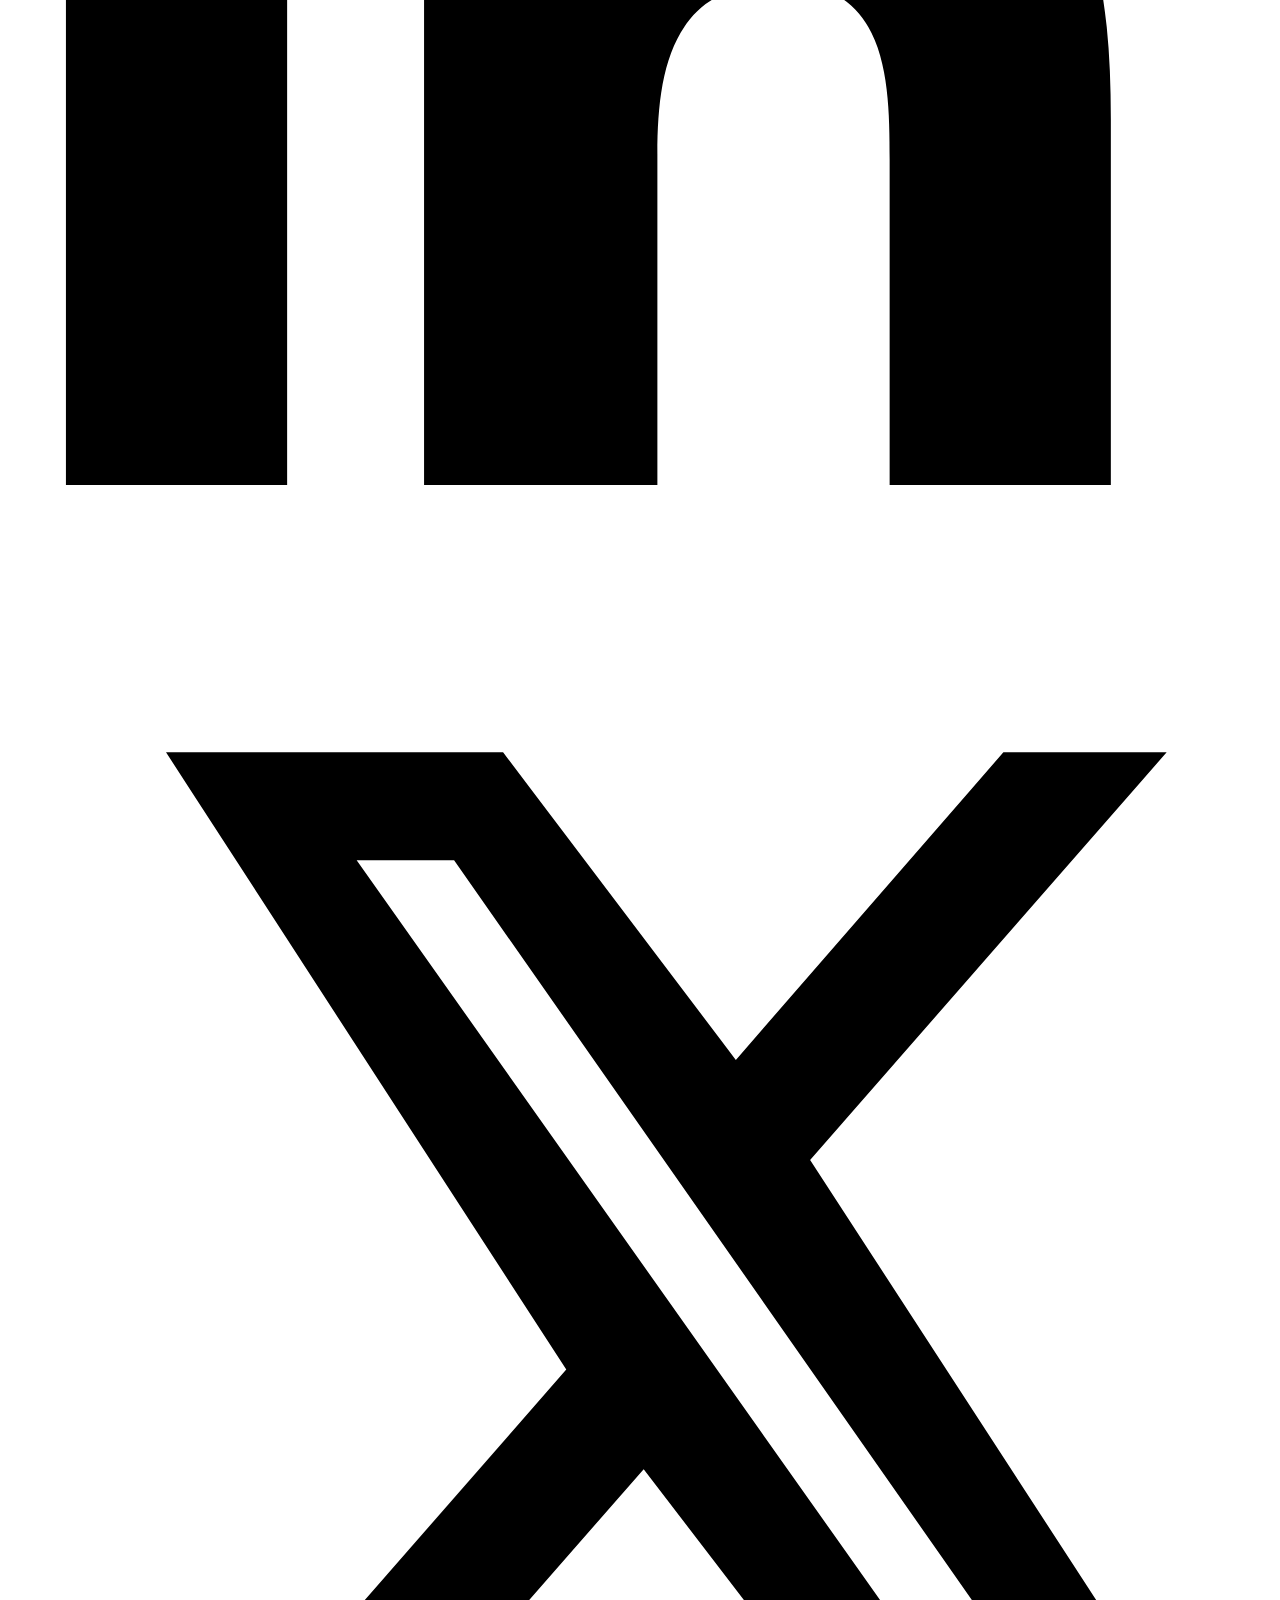
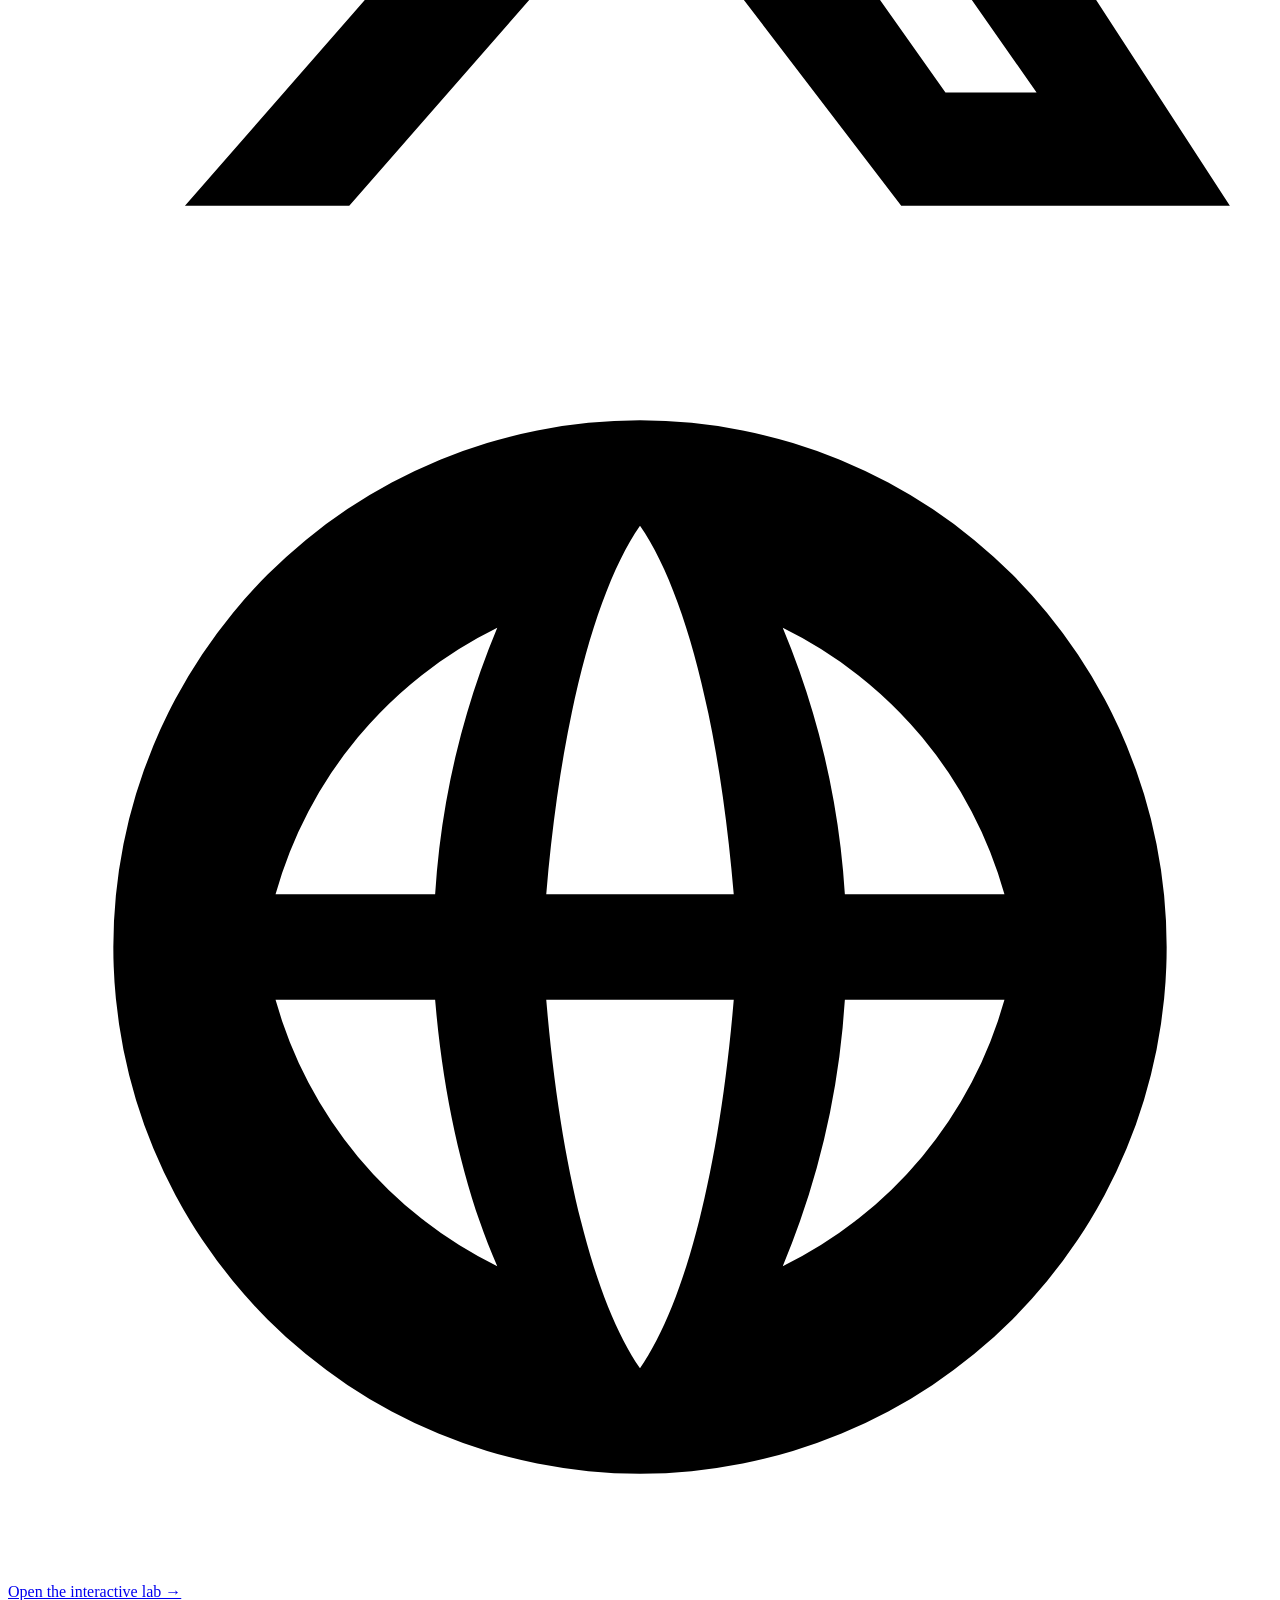
==== commit 48bfb53a: "Analytics" ====
--- a/templates/blog.html
+++ b/templates/blog.html
@@ -3,7 +3,7 @@
   <head>
     <!-- Google tag (gtag.js) -->
     <script async src="https://www.googletagmanager.com/gtag/js?id=G-SB847KLZQJ"></script>
-    <script>
+    <script nonce="__CSP_NONCE__">
       window.dataLayer = window.dataLayer || [];
       function gtag(){dataLayer.push(arguments);}
       gtag('js', new Date());
@@ -11,6 +11,8 @@
     </script>
     <meta charset="utf-8" />
     <meta name="viewport" content="width=device-width, initial-scale=1" />
+    <meta name="wlaa-base-path" content="__APP_BASE_PATH_ATTR__" />
+    <link rel="icon" href="__FAVICON_URL__" type="image/svg+xml" />
     <!-- SOCIAL_META_START -->
     <title>Who Let the Agents Act - Field Guide</title>
     <meta name="description" content="Practical field notes for understanding, exploiting, and containing agentic AI security failures." />
@@ -41,10 +43,10 @@
     <link rel="stylesheet" href="__GITHUB_CALLOUT_STYLESHEET_URL__" />
   </head>
   <body>
-    <aside class="github-callout" id="github-callout" aria-label="Support this project">
+    <aside class="github-callout" id="github-callout" aria-label="Open-source project">
       <div class="github-callout-inner">
         <div class="github-callout-message">
-          <a class="github-callout-text" href="https://github.com/rewanthtammana/who-let-the-agents-act" target="_blank" rel="noopener noreferrer">If you ❤️ this project, give it a ⭐ on GitHub!</a>
+          <a class="github-callout-text" data-github-location="shared_banner" href="https://github.com/rewanthtammana/who-let-the-agents-act" target="_blank" rel="noopener noreferrer">Explore the open-source implementation on GitHub →</a>
         </div>
         <!-- <div class="github-callout-actions">
           <a class="github-callout-cta" href="https://github.com/rewanthtammana/who-let-the-agents-act" target="_blank" rel="noopener noreferrer">
@@ -62,7 +64,7 @@
         <a href="/" data-app-path="/">Interactive lab</a>
         <a href="/blog" data-app-path="/blog" aria-current="page">Field guide</a>
       </nav>
-      <a class="github-repo" href="https://github.com/rewanthtammana/who-let-the-agents-act" target="_blank" rel="noopener noreferrer" aria-label="rewanthtammana/who-let-the-agents-act on GitHub">
+      <a class="github-repo" data-github-location="header" href="https://github.com/rewanthtammana/who-let-the-agents-act" target="_blank" rel="noopener noreferrer" aria-label="rewanthtammana/who-let-the-agents-act on GitHub">
           <div class="github-repo-icon" aria-hidden="true">
             <svg viewBox="0 0 16 16" width="20" height="20" fill="currentColor"><path d="M8 0C3.58 0 0 3.58 0 8c0 3.54 2.29 6.53 5.47 7.59.4.07.55-.17.55-.38 0-.19-.01-.82-.01-1.49-2.01.37-2.53-.49-2.69-.94-.09-.23-.48-.94-.82-1.13-.28-.15-.68-.52-.01-.53.63-.01 1.08.58 1.23.82.72 1.21 1.87.87 2.33.66.07-.52.28-.87.51-1.07-1.78-.2-3.64-.89-3.64-3.95 0-.87.31-1.59.82-2.15-.08-.2-.36-1.02.08-2.12 0 0 .67-.21 2.2.82.64-.18 1.32-.27 2-.27.68 0 1.36.09 2 .27 1.53-1.04 2.2-.82 2.2-.82.44 1.1.16 1.92.08 2.12.51.56.82 1.27.82 2.15 0 3.07-1.87 3.75-3.65 3.95.29.25.54.73.54 1.48 0 1.07-.01 1.93-.01 2.2 0 .21.15.46.55.38A8.013 8.013 0 0016 8c0-4.42-3.58-8-8-8z"/></svg>
           </div>
@@ -95,14 +97,14 @@
           </div>
           <div class="github-community-body">
             <span class="github-community-eyebrow">OPEN SOURCE</span>
-            <h3 class="github-community-title">Support the project on GitHub</h3>
-            <p class="github-community-desc">If this field guide helped, a star helps more engineers find it.</p>
+            <h3 class="github-community-title">Explore the open-source project</h3>
+            <p class="github-community-desc">See how the vulnerable and hardened implementations differ, or contribute a scenario.</p>
           </div>
         </div>
         <div class="github-community-actions">
-          <a class="github-community-star-btn" href="https://github.com/rewanthtammana/who-let-the-agents-act" target="_blank" rel="noopener noreferrer">
+          <a class="github-community-star-btn" data-github-location="shared_footer" href="https://github.com/rewanthtammana/who-let-the-agents-act" target="_blank" rel="noopener noreferrer">
             <svg viewBox="0 0 16 16" aria-hidden="true"><path d="M8 .25a.75.75 0 01.673.418l1.882 3.815 4.21.612a.75.75 0 01.416 1.279l-3.046 2.97.719 4.192a.75.75 0 01-1.088.791L8 12.347l-3.766 1.98a.75.75 0 01-1.088-.79l.72-4.194L.818 6.374a.75.75 0 01.416-1.28l4.21-.611L7.327.668A.75.75 0 018 .25z"/></svg>
-            <span>Star on GitHub</span>
+            <span>View source</span>
             <span class="github-community-star-pill" data-github-stars>-</span>
             <span class="github-community-star-arrow" aria-hidden="true">↗</span>
           </a>
@@ -130,8 +132,8 @@
       </div>
       <a href="/" data-app-path="/">Open the interactive lab →</a>
     </footer>
-    <script src="https://who-let-the-agents-act.rewanthtammana.com/static/theme.js?v=20260914-dualhost3" defer></script>
-    <script src="https://who-let-the-agents-act.rewanthtammana.com/static/github-callout.js?v=20260914-dualhost3" defer></script>
+    <script src="__THEME_SCRIPT_URL__" defer></script>
+    <script src="__GITHUB_CALLOUT_SCRIPT_URL__" defer></script>
     <script src="__BLOG_SCRIPT_URL__" defer></script>
   </body>
 </html>
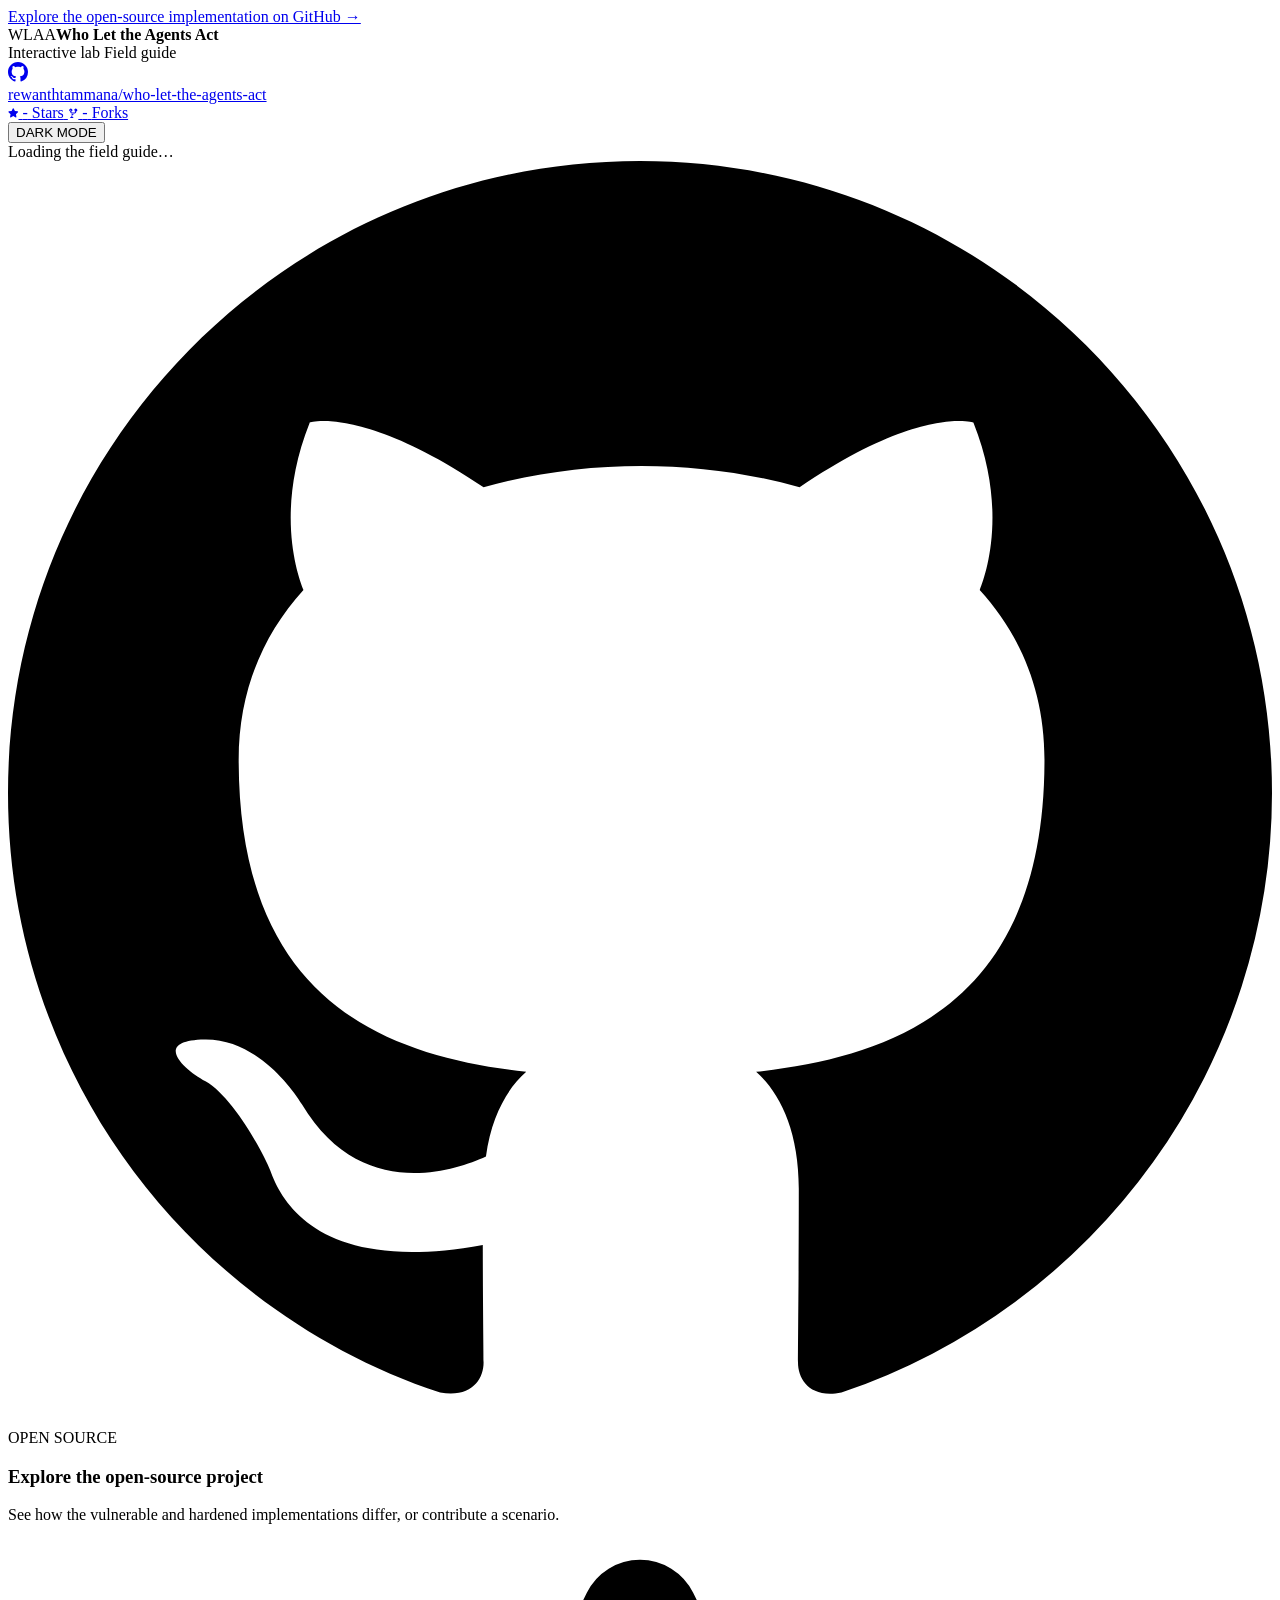
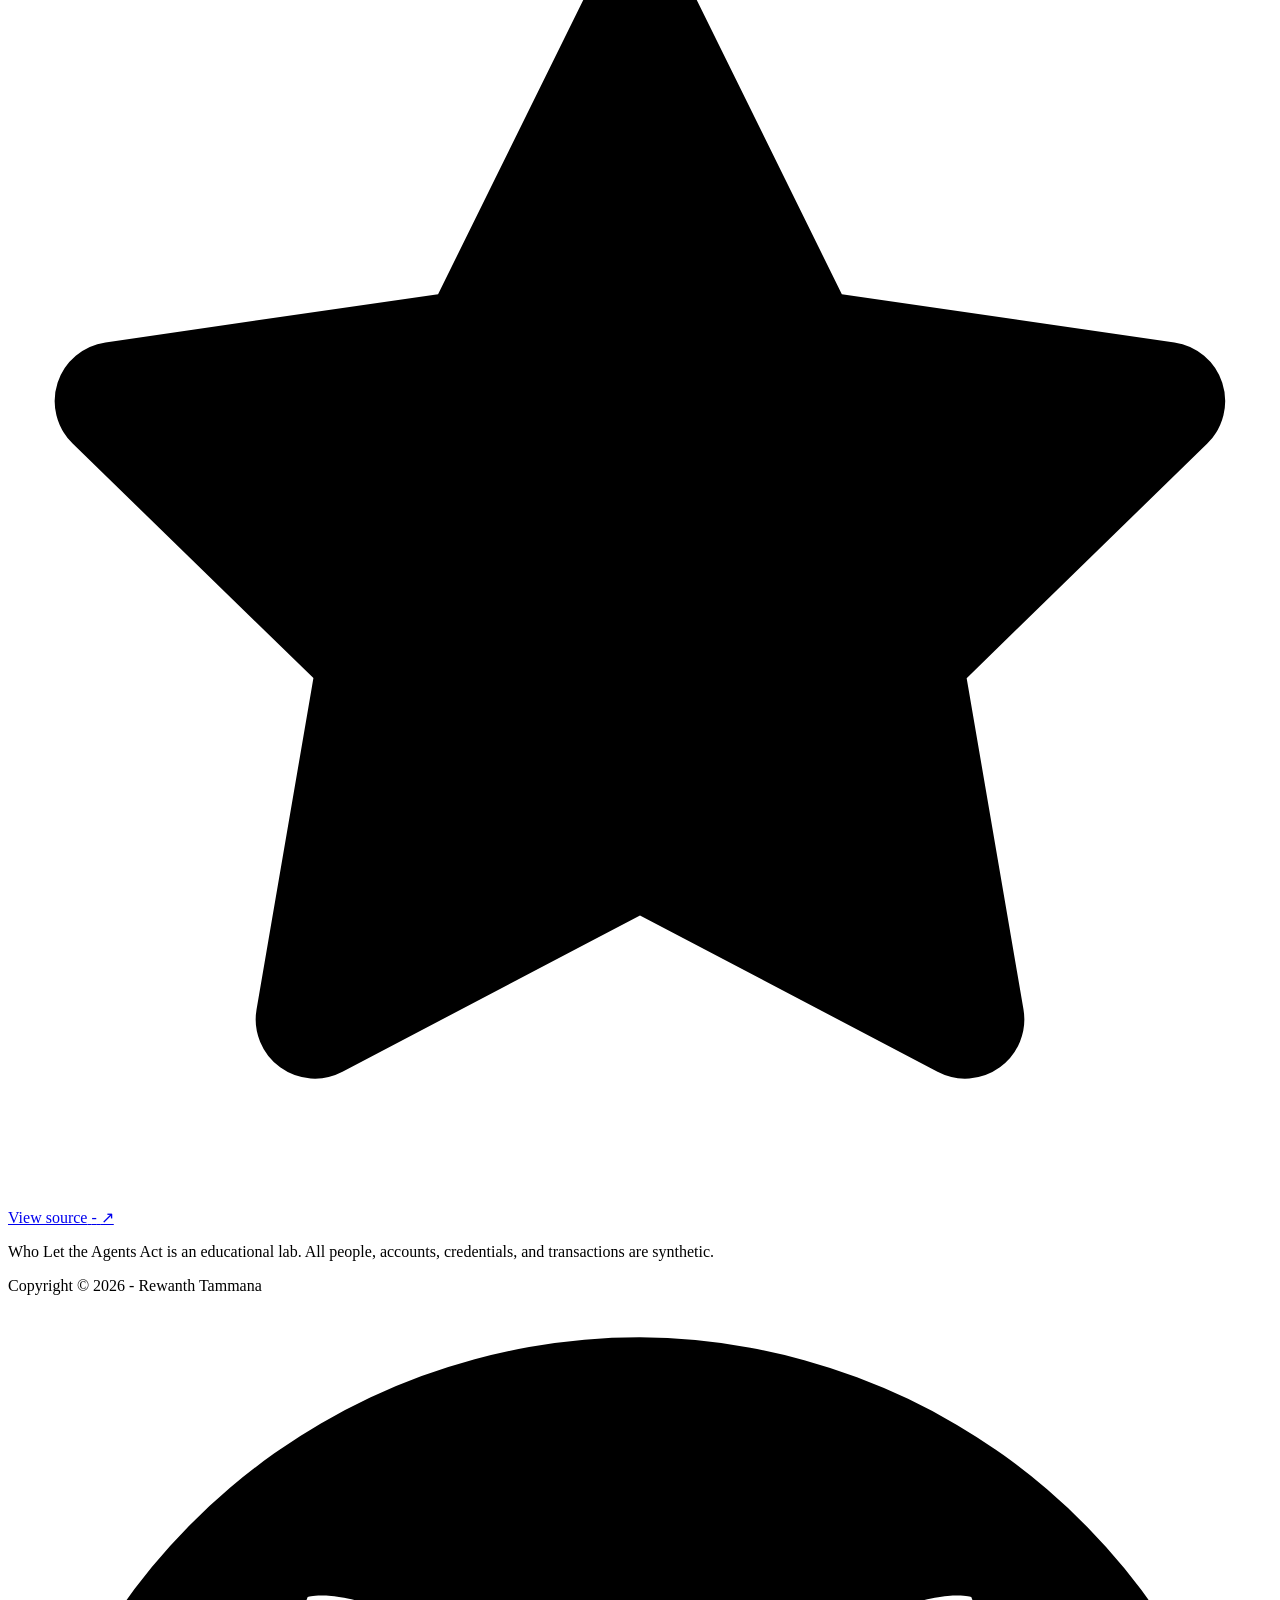
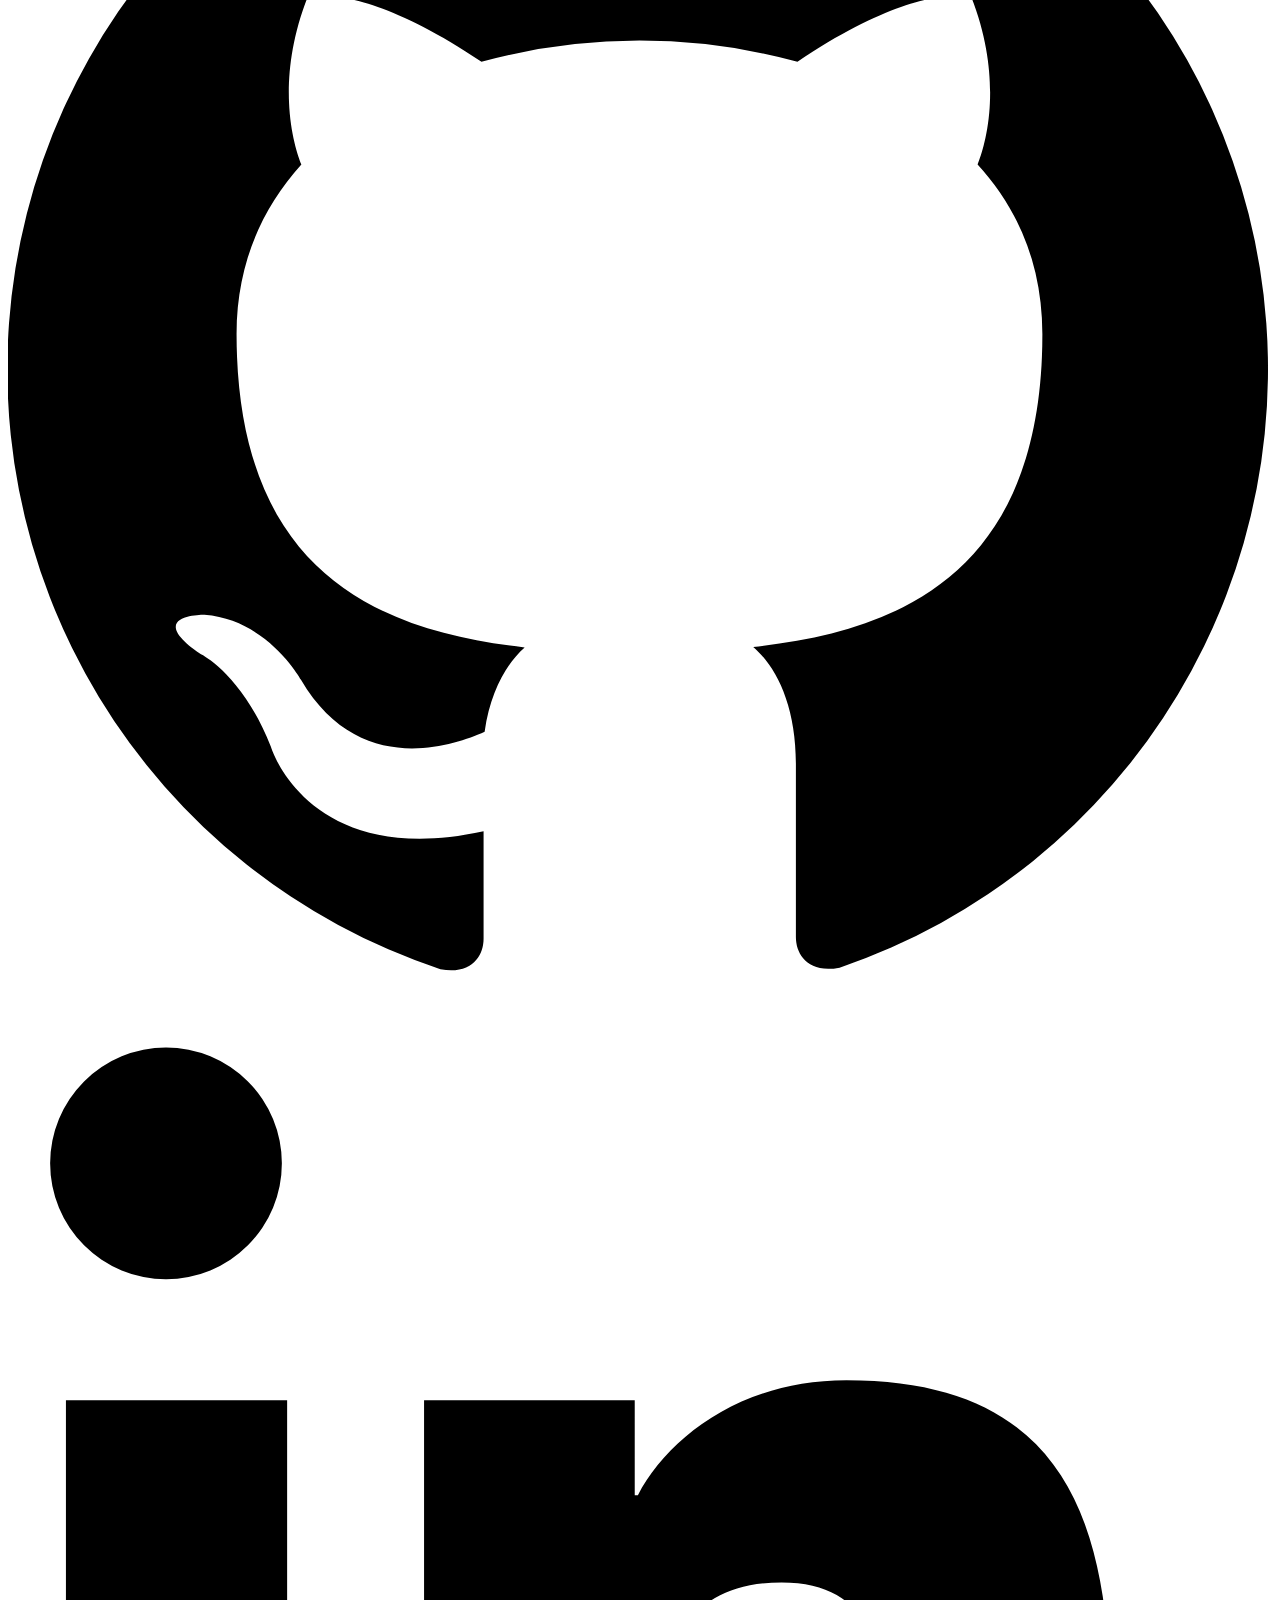
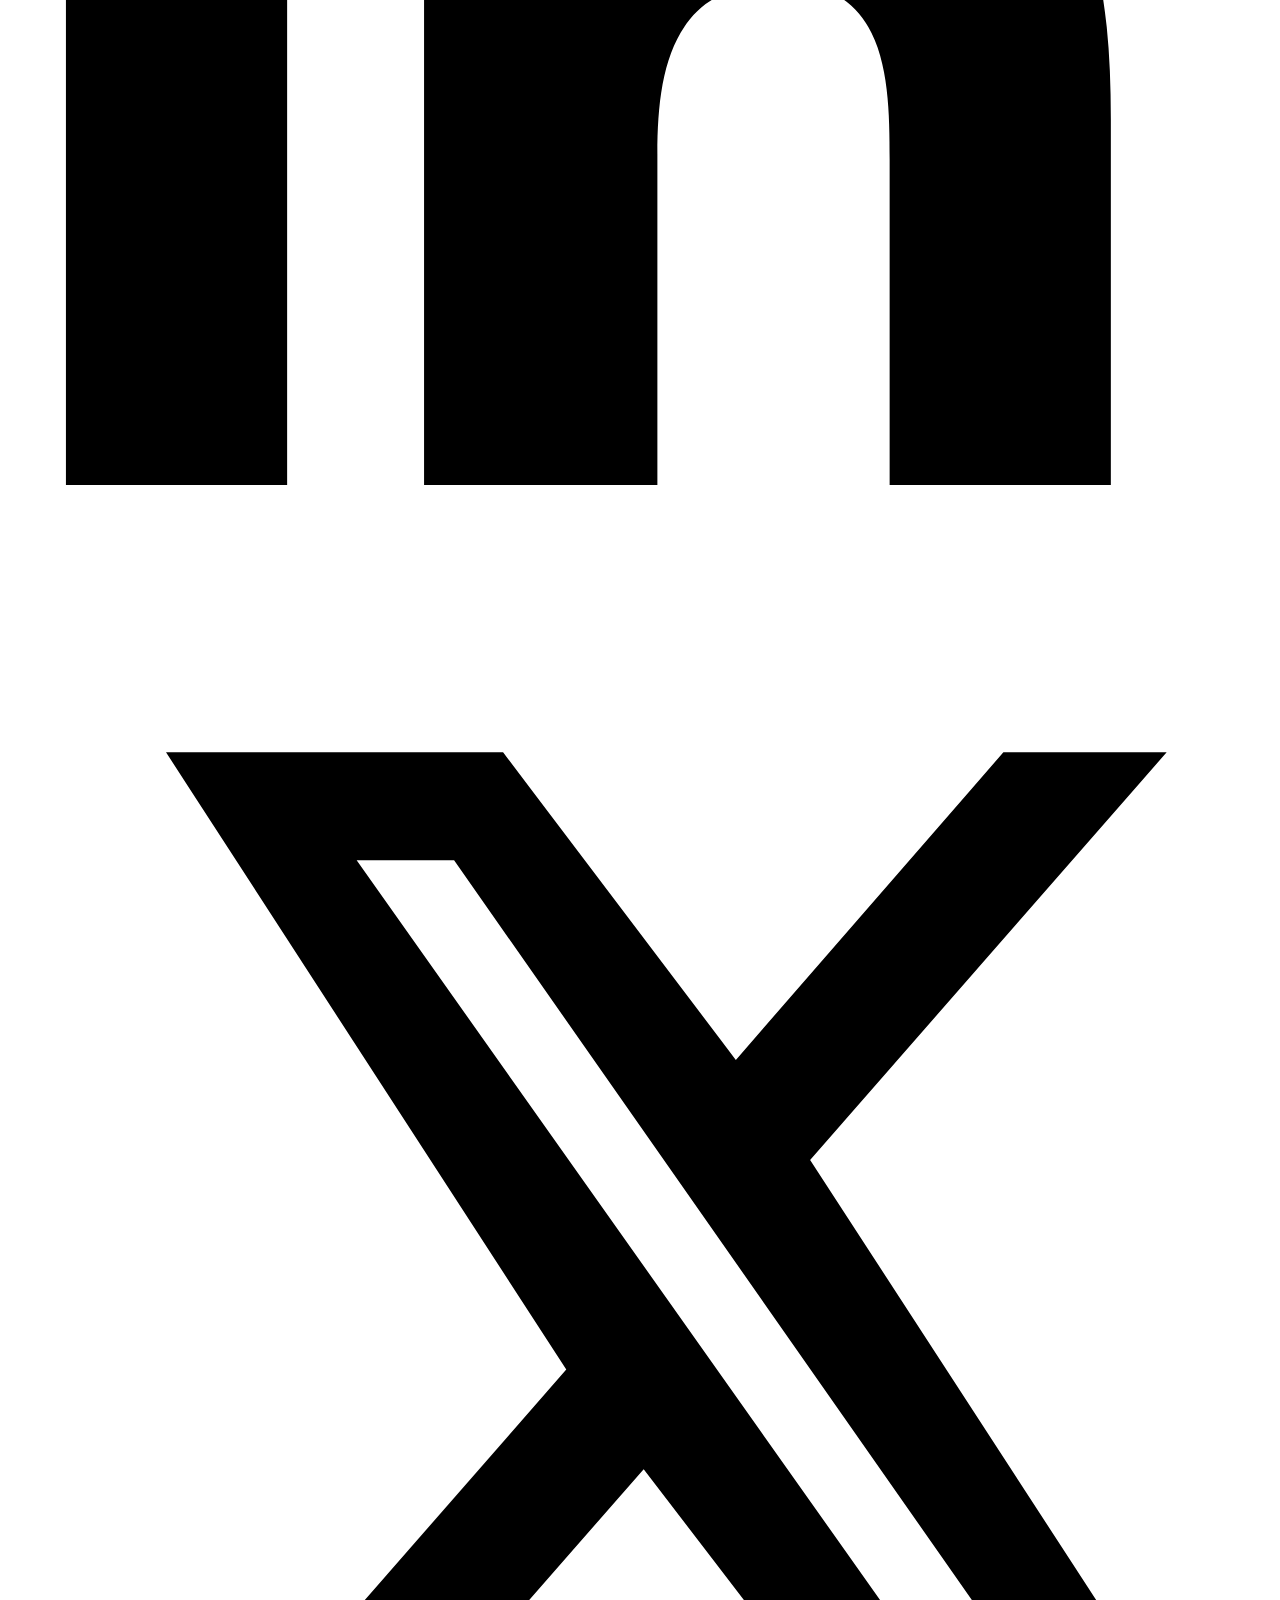
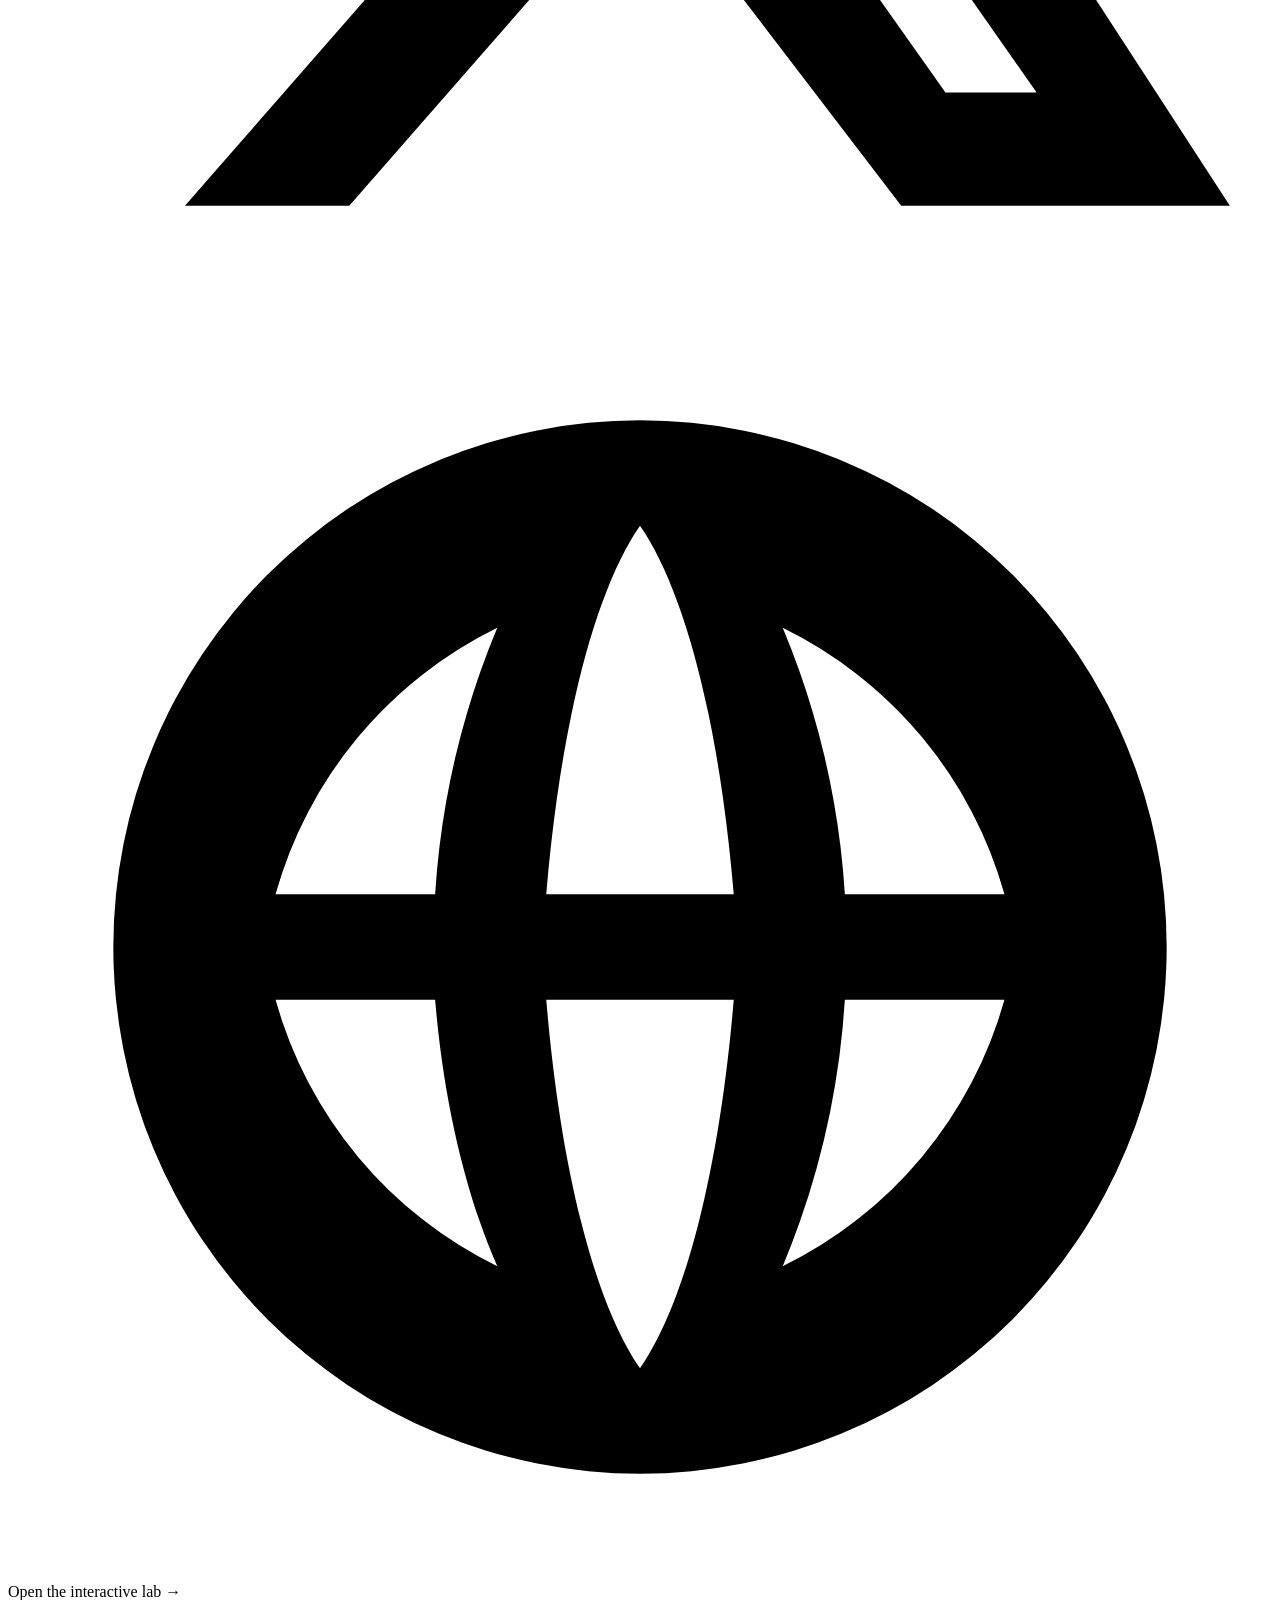
==== commit a7460230: "Better routing" ====
--- a/templates/blog.html
+++ b/templates/blog.html
@@ -59,10 +59,10 @@
       </div>
     </aside>
     <header class="docs-topbar site-header">
-      <a class="docs-brand site-brand" href="/" data-app-path="/"><span>WLAA</span><strong>Who Let the Agents Act</strong></a>
+      <a class="docs-brand site-brand" data-app-path="/"><span>WLAA</span><strong>Who Let the Agents Act</strong></a>
       <nav class="site-nav" aria-label="Primary navigation">
-        <a href="/" data-app-path="/">Interactive lab</a>
-        <a href="/blog" data-app-path="/blog" aria-current="page">Field guide</a>
+        <a data-app-path="/">Interactive lab</a>
+        <a data-app-path="/blog" aria-current="page">Field guide</a>
       </nav>
       <a class="github-repo" data-github-location="header" href="https://github.com/rewanthtammana/who-let-the-agents-act" target="_blank" rel="noopener noreferrer" aria-label="rewanthtammana/who-let-the-agents-act on GitHub">
           <div class="github-repo-icon" aria-hidden="true">
@@ -130,7 +130,7 @@
         </nav>
         </div>
       </div>
-      <a href="/" data-app-path="/">Open the interactive lab →</a>
+      <a data-app-path="/">Open the interactive lab →</a>
     </footer>
     <script src="__THEME_SCRIPT_URL__" defer></script>
     <script src="__GITHUB_CALLOUT_SCRIPT_URL__" defer></script>
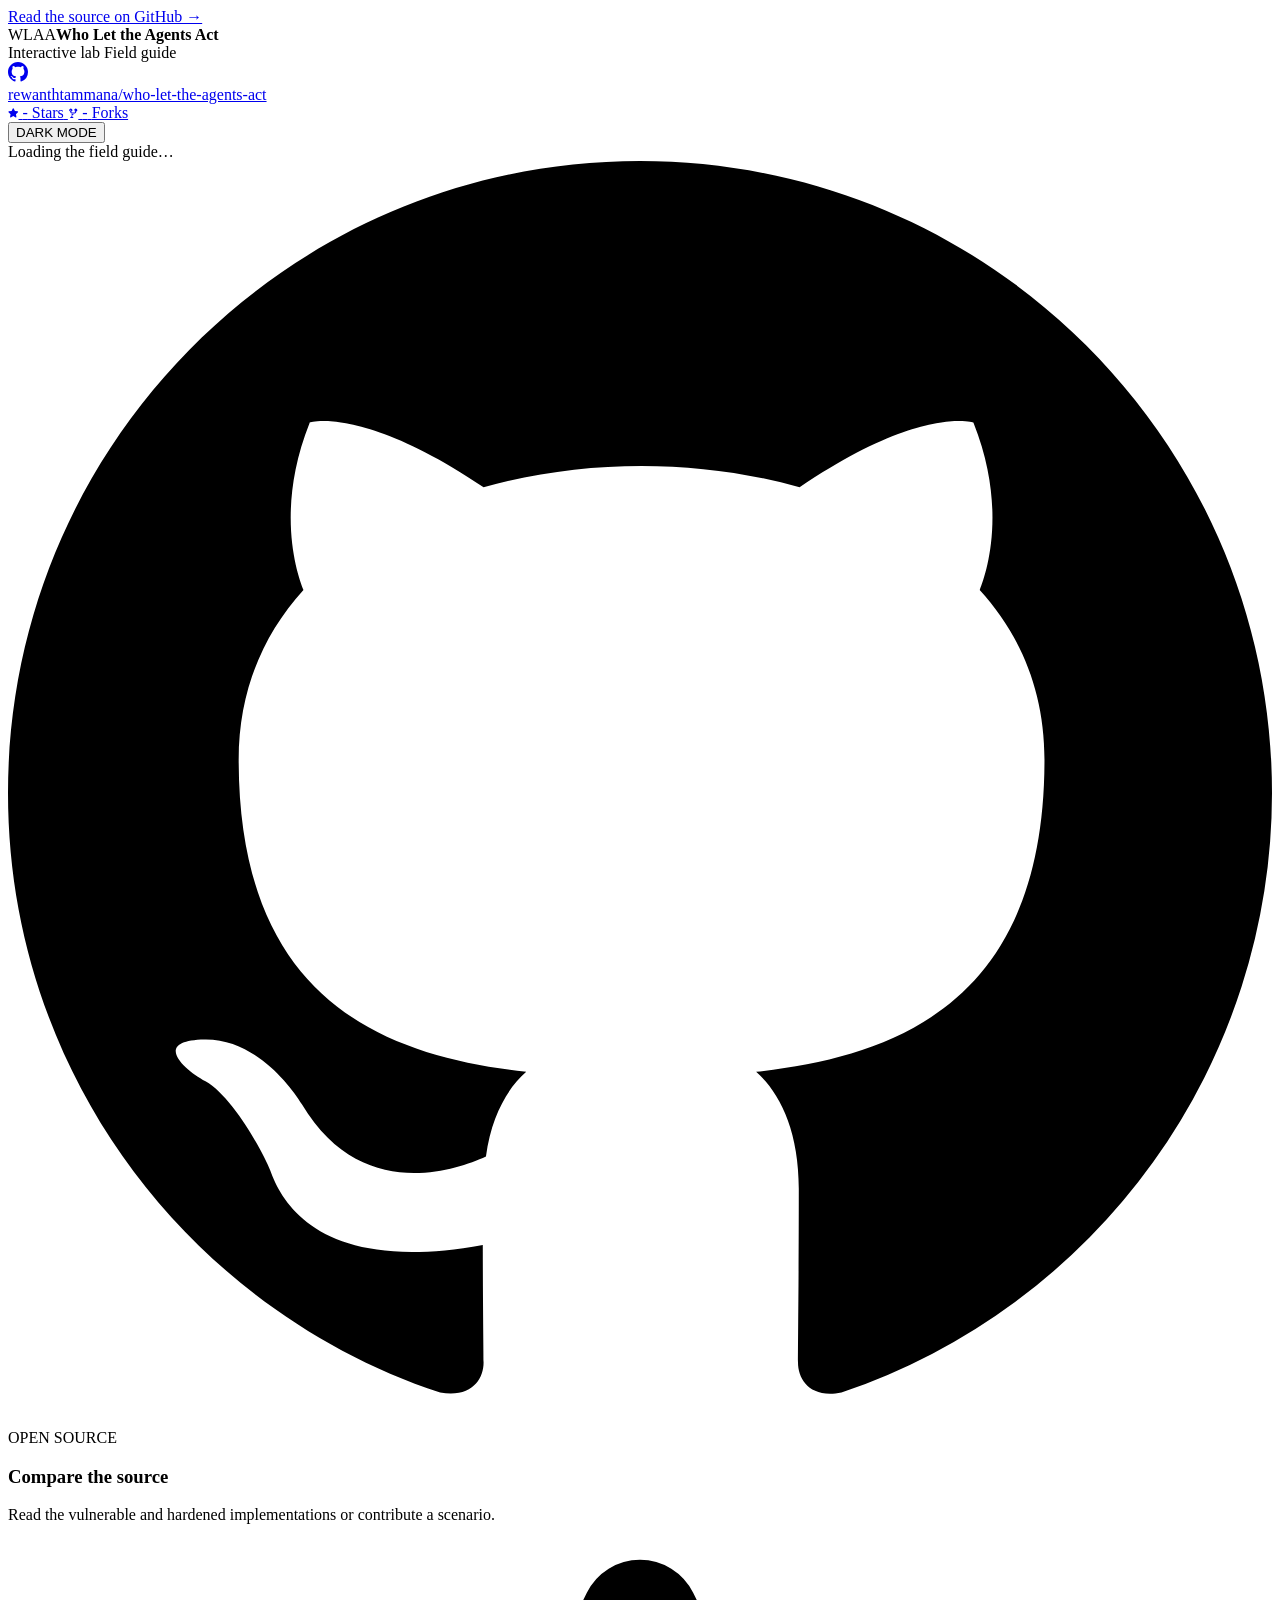
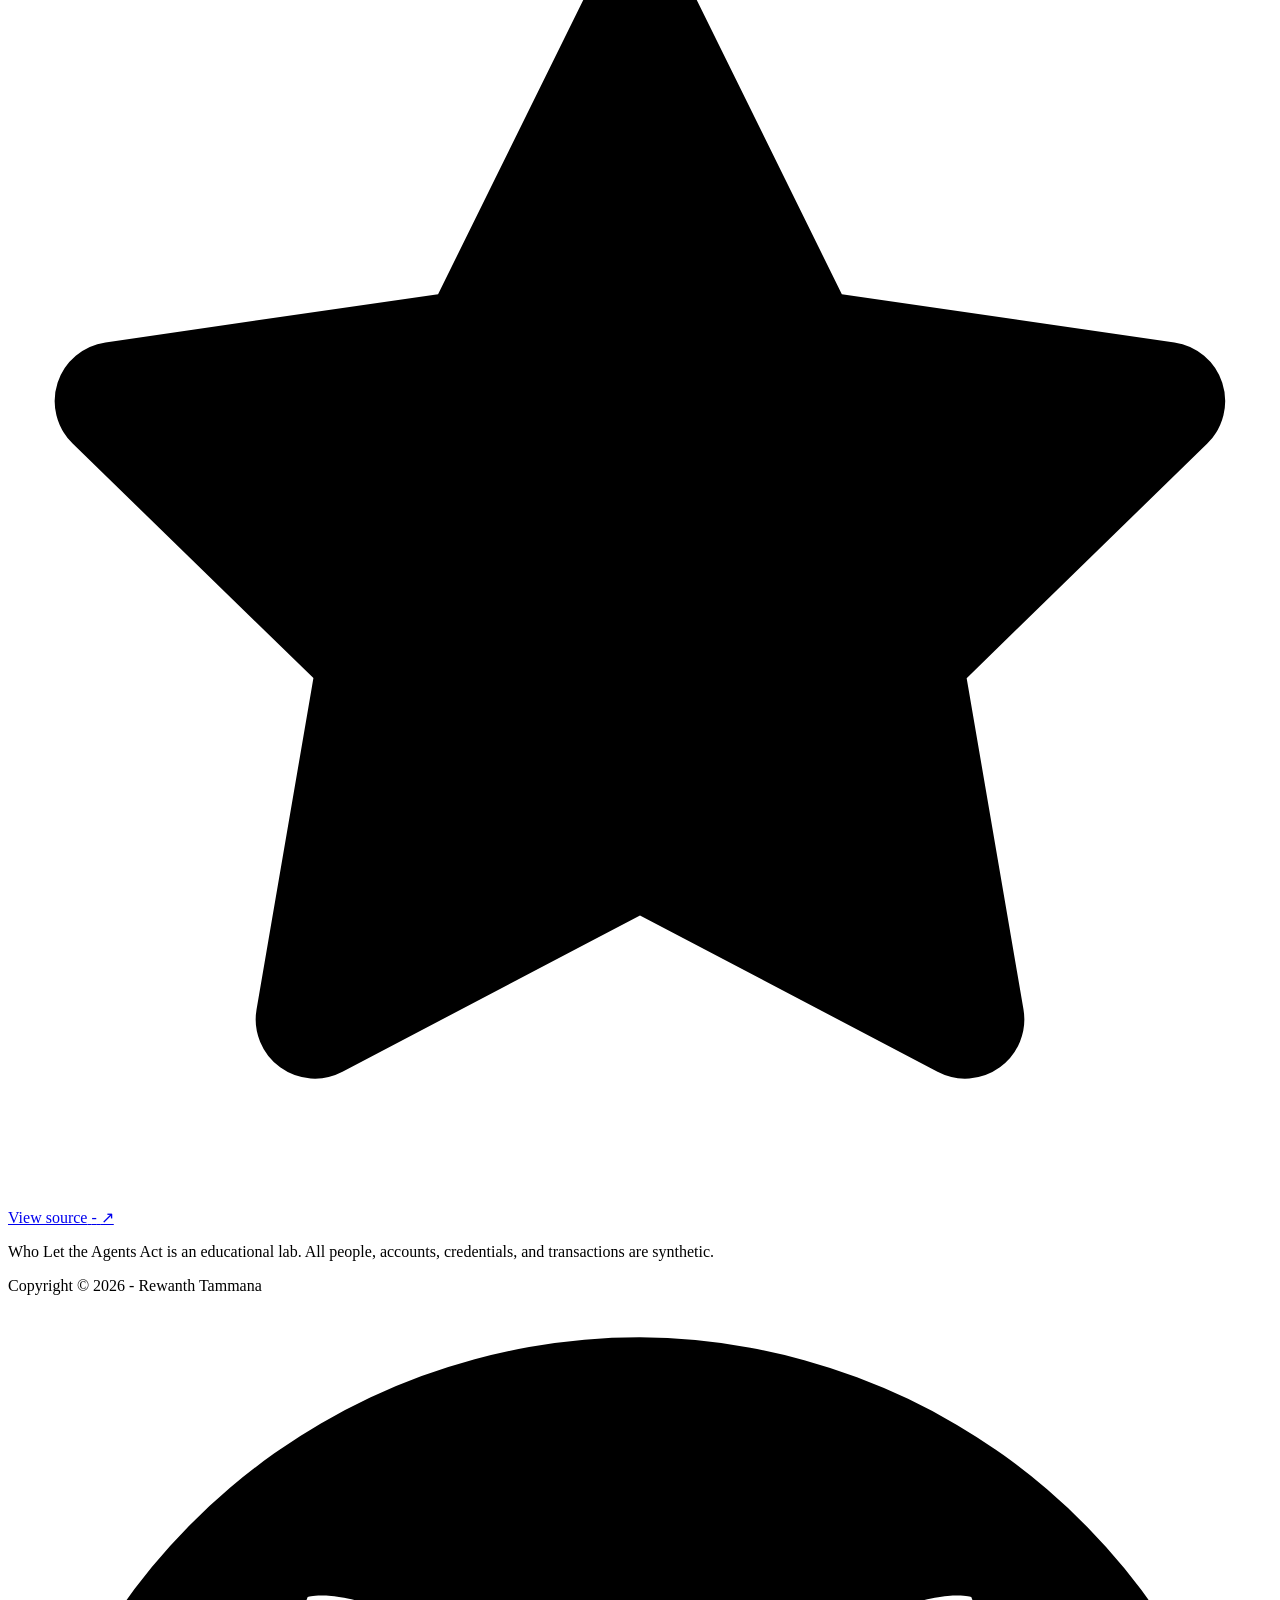
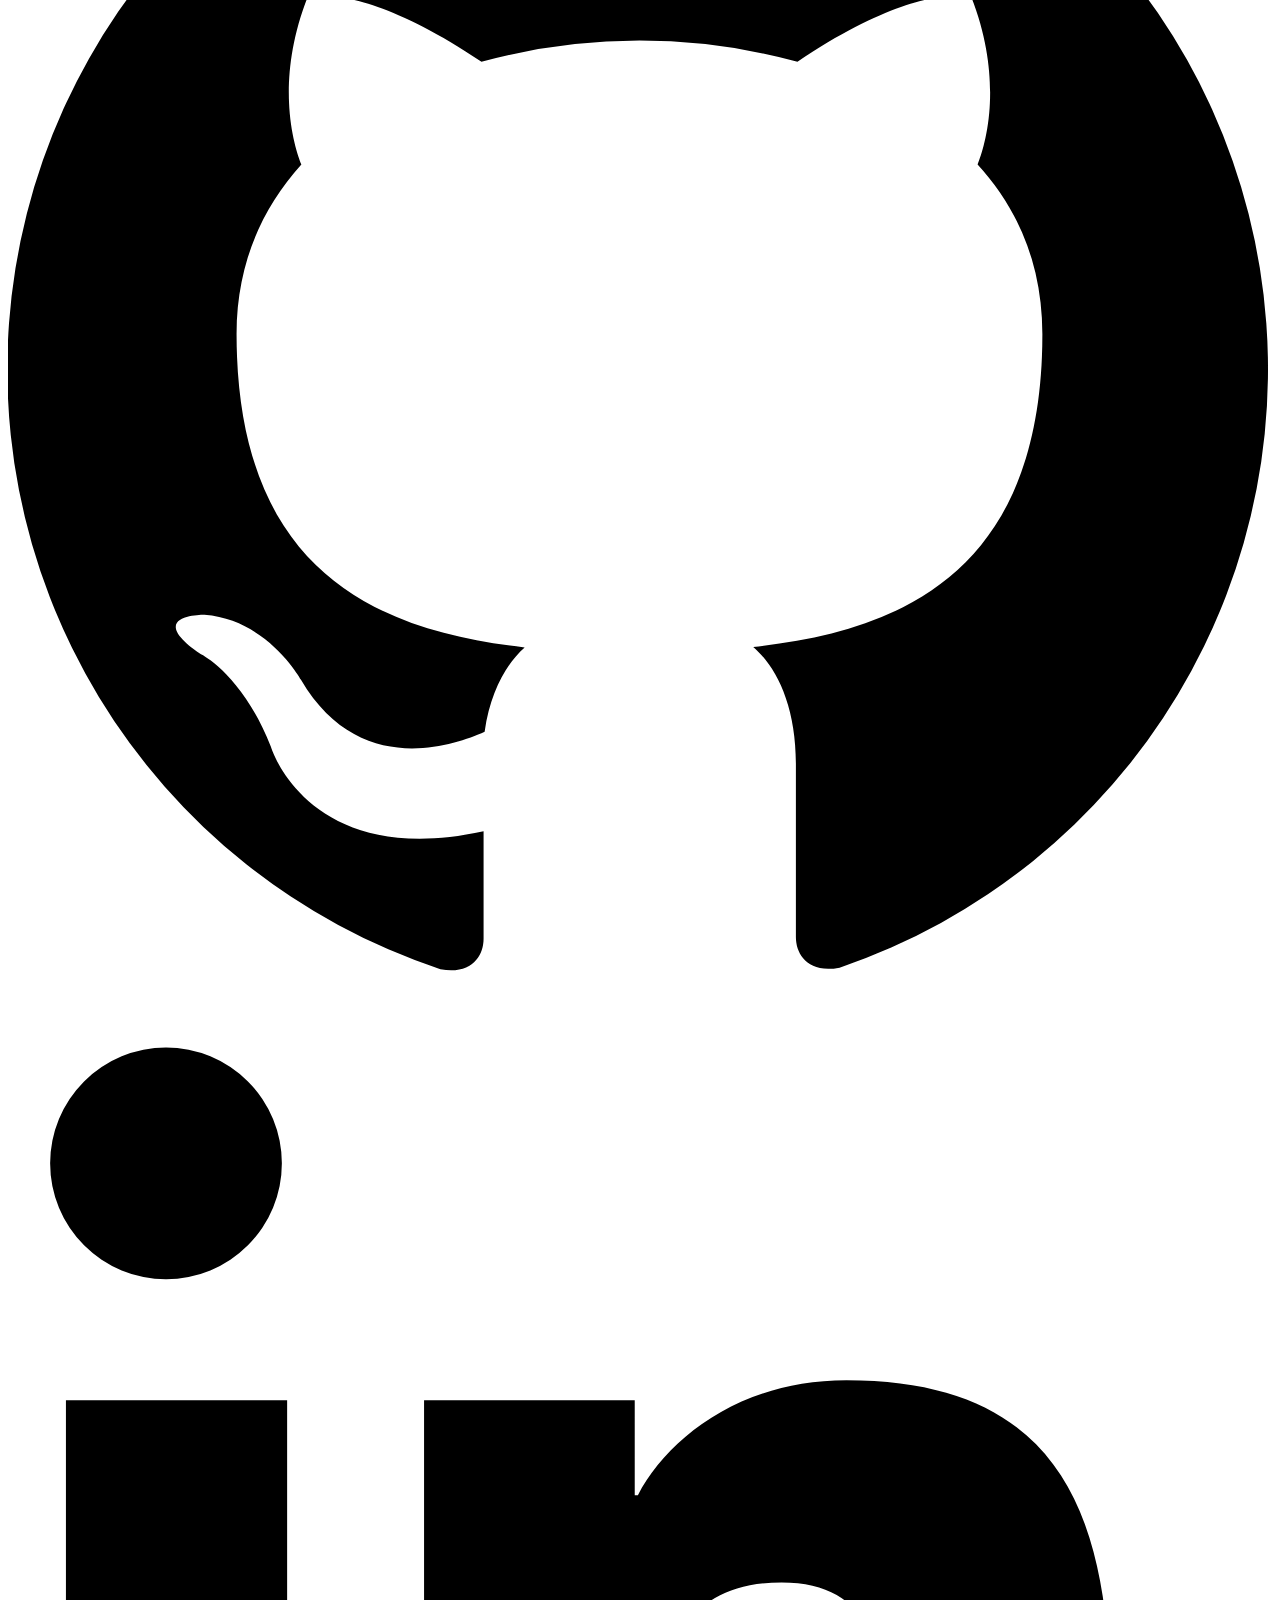
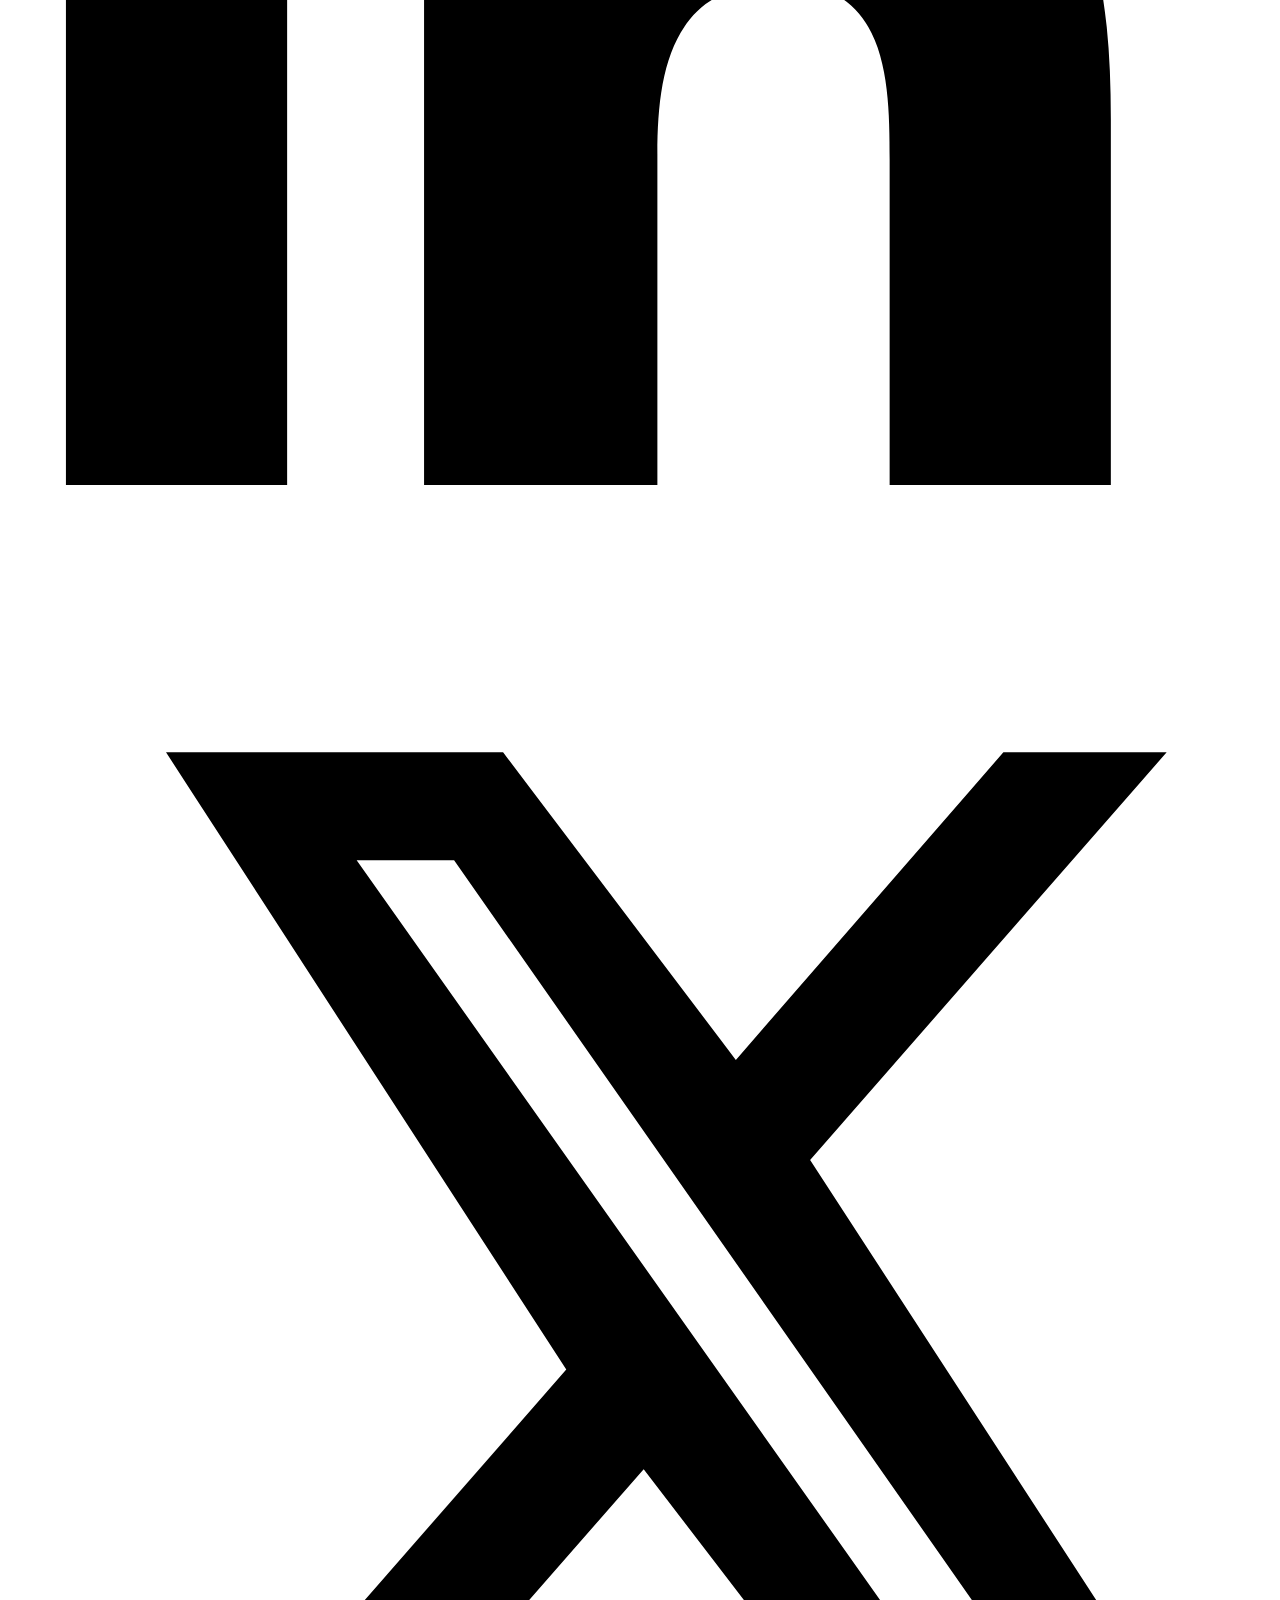
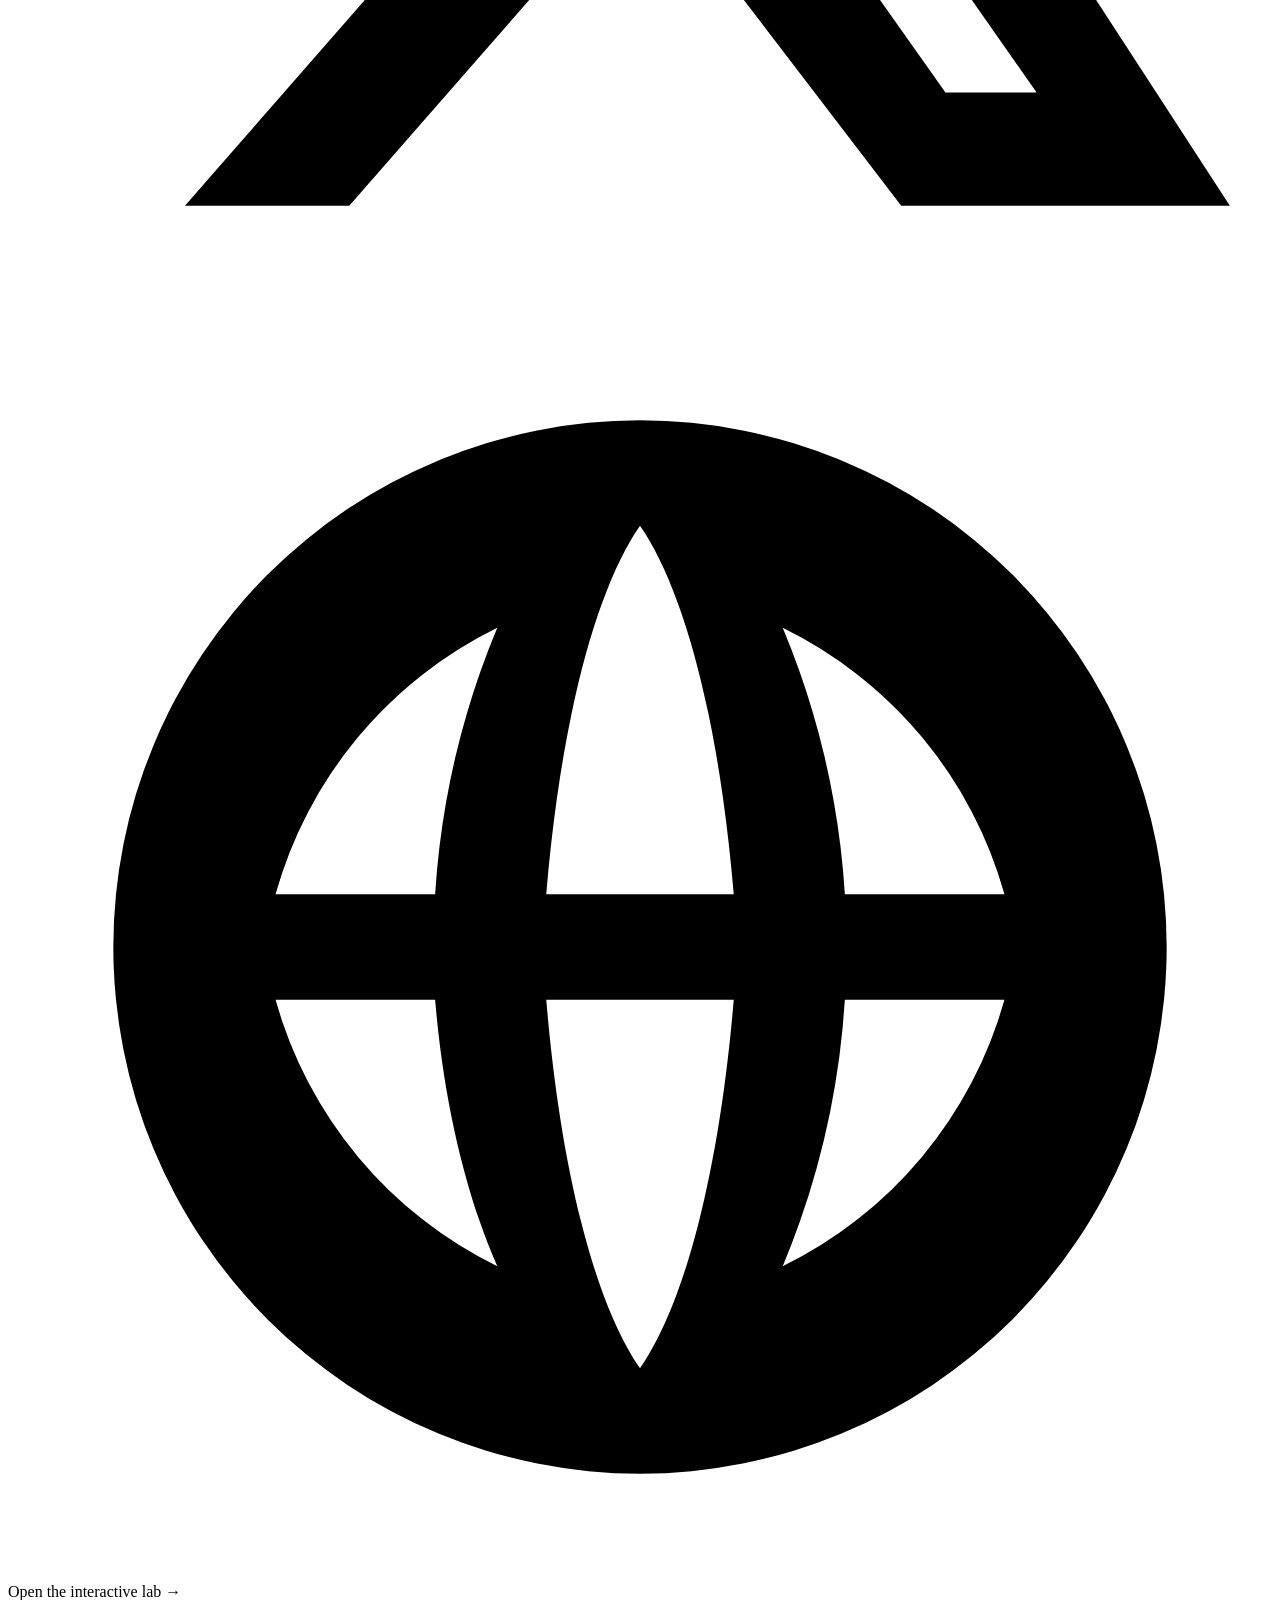
==== commit afdfbaac: "Refine field guide docs" ====
--- a/templates/blog.html
+++ b/templates/blog.html
@@ -15,13 +15,13 @@
     <link rel="icon" href="__FAVICON_URL__" type="image/svg+xml" />
     <!-- SOCIAL_META_START -->
     <title>Who Let the Agents Act - Field Guide</title>
-    <meta name="description" content="Practical field notes for understanding, exploiting, and containing agentic AI security failures." />
+    <meta name="description" content="Nine hands-on agent-security failures with vulnerable, prompt-only, and hardened implementations." />
     <link rel="canonical" href="https://rewanthtammana.com/who-let-the-agents-act/blog" />
     <meta property="og:type" content="website" />
     <meta property="og:site_name" content="Who Let the Agents Act" />
     <meta property="og:locale" content="en_US" />
     <meta property="og:title" content="Who Let the Agents Act - Agent Security Field Guide" />
-    <meta property="og:description" content="Practical field notes for understanding, exploiting, and containing nine realistic agentic AI security failures." />
+    <meta property="og:description" content="Nine hands-on agent-security failures with vulnerable, prompt-only, and hardened implementations." />
     <meta property="og:url" content="https://rewanthtammana.com/who-let-the-agents-act/blog" />
     <meta property="og:image" content="https://who-let-the-agents-act.rewanthtammana.com/static/social-preview-blog.png" />
     <meta property="og:image:secure_url" content="https://who-let-the-agents-act.rewanthtammana.com/static/social-preview-blog.png" />
@@ -31,7 +31,7 @@
     <meta property="og:image:alt" content="Who Let the Agents Act - Find the boundary that breaks" />
     <meta name="twitter:card" content="summary_large_image" />
     <meta name="twitter:title" content="Who Let the Agents Act - Agent Security Field Guide" />
-    <meta name="twitter:description" content="Practical field notes for understanding, exploiting, and containing nine realistic agentic AI security failures." />
+    <meta name="twitter:description" content="Nine hands-on agent-security failures with vulnerable, prompt-only, and hardened implementations." />
     <meta name="twitter:image" content="https://who-let-the-agents-act.rewanthtammana.com/static/social-preview-blog.png" />
     <meta name="twitter:image:alt" content="Who Let the Agents Act - Find the boundary that breaks" />
     <!-- SOCIAL_META_END -->
@@ -46,7 +46,7 @@
     <aside class="github-callout" id="github-callout" aria-label="Open-source project">
       <div class="github-callout-inner">
         <div class="github-callout-message">
-          <a class="github-callout-text" data-github-location="shared_banner" href="https://github.com/rewanthtammana/who-let-the-agents-act" target="_blank" rel="noopener noreferrer">Explore the open-source implementation on GitHub →</a>
+          <a class="github-callout-text" data-github-location="shared_banner" href="https://github.com/rewanthtammana/who-let-the-agents-act" target="_blank" rel="noopener noreferrer">Read the source on GitHub →</a>
         </div>
         <!-- <div class="github-callout-actions">
           <a class="github-callout-cta" href="https://github.com/rewanthtammana/who-let-the-agents-act" target="_blank" rel="noopener noreferrer">
@@ -97,8 +97,8 @@
           </div>
           <div class="github-community-body">
             <span class="github-community-eyebrow">OPEN SOURCE</span>
-            <h3 class="github-community-title">Explore the open-source project</h3>
-            <p class="github-community-desc">See how the vulnerable and hardened implementations differ, or contribute a scenario.</p>
+            <h3 class="github-community-title">Compare the source</h3>
+            <p class="github-community-desc">Read the vulnerable and hardened implementations or contribute a scenario.</p>
           </div>
         </div>
         <div class="github-community-actions">
